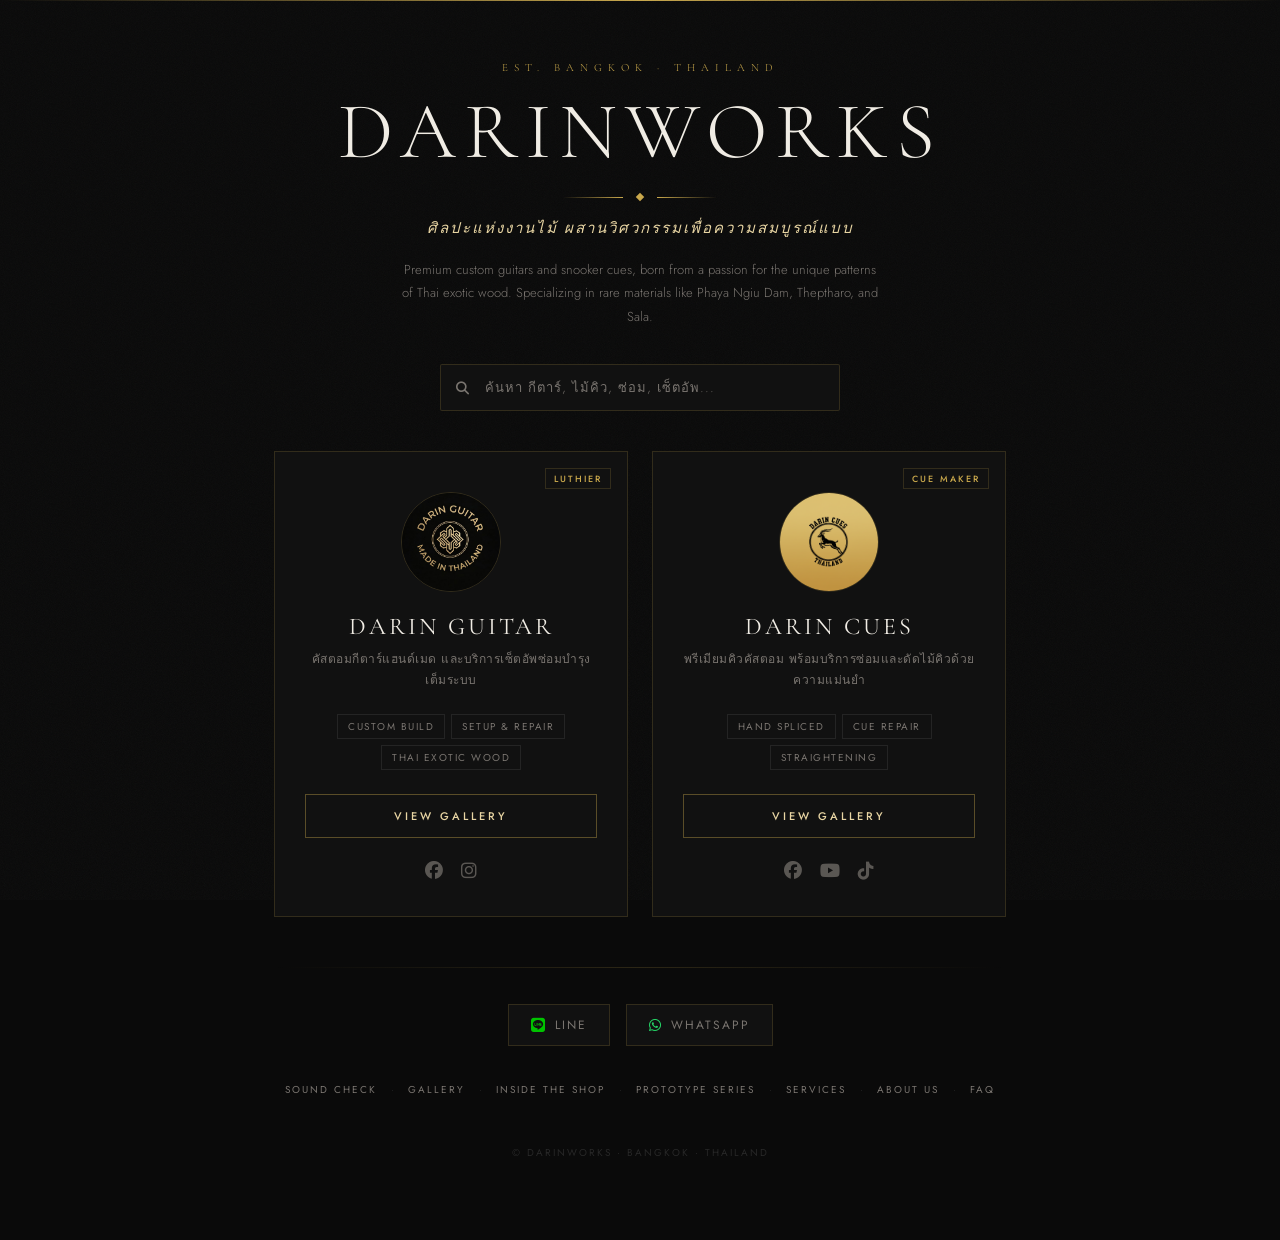
==== index.html @ bb6ae37d "Initial commit" ====
<!DOCTYPE html>
<html lang="th">
<head>
  <meta charset="UTF-8">
  <script async src="https://www.googletagmanager.com/gtag/js?id=G-D80CMSQ1YH"></script>
  <script>
    window.dataLayer = window.dataLayer || [];
    function gtag(){dataLayer.push(arguments);}
    gtag('js', new Date());
    gtag('config', 'G-D80CMSQ1YH');
  </script>
  <meta name="viewport" content="width=device-width, initial-scale=1.0">
  <meta name="theme-color" content="#0a0a0a">
  <title>Darinworks | Custom Guitars & Premium Cues</title>
  <link rel="icon" type="image/png" href="/images/ui/favicon.png">
  <meta name="description" content="Darinworks: บริการโดยช่างทำกีตาร์และช่างทำไม้คิวระดับพรีเมียม รับสั่งทำกีตาร์ (Custom Guitar) งาน Luthier กีตาร์คัสตอม พร้อมบริการซ่อมกีตาร์ เซ็ตอัพกีตาร์ (Guitar Setup) และรับสั่งทำไม้คิว (Custom Snooker Cue) ซ่อมไม้คิว ดัดไม้คิวคด ด้วยมาตรฐานวิศวกรรม">
  <meta name="keywords" content="ช่างทำกีตาร์, สั่งทำกีตาร์, ซ่อมกีตาร์, เซ็ตอัพกีตาร์, กีตาร์คัสตอม, Custom Guitar, Luthier, Handmade Guitar, Boutique Guitar, Guitar Setup, ช่างทำไม้คิว, สั่งทำไม้คิว, ซ่อมไม้คิว, ไม้คิวคัสตอม, Custom Snooker Cue, Cue Maker, Hand Spliced Cue, Premium Snooker Cue, Cue Repair">
  <meta name="author" content="Darinworks">
  <meta name="robots" content="index, follow">
  <link rel="canonical" href="https://darinworks.com">
  <meta property="og:title" content="Darinworks | Custom Guitars & Premium Snooker Cues">
  <meta property="og:description" content="รับสั่งทำกีตาร์และไม้คิวคัสตอม (Handmade) พร้อมบริการซ่อมบำรุงและเซ็ตอัพเต็มระบบ โดยช่างผู้เชี่ยวชาญ">
  <meta property="og:image" content="https://darinworks.com/images/ui/darin-guitar-logo.png">
  <meta property="og:type" content="website">
  <meta property="og:url" content="https://darinworks.com">
  <link rel="alternate" hreflang="th" href="https://darinworks.com">
  <link rel="alternate" hreflang="en" href="https://darinworks.com">
  <script type="application/ld+json">
  {
    "@context": "https://schema.org",
    "@type": "LocalBusiness",
    "name": "Darinworks",
    "image": "https://darinworks.com/images/ui/darin-guitar-logo.png",
    "url": "https://darinworks.com",
    "telephone": "+66845687670",
    "priceRange": "$$$",
    "address": { "@type": "PostalAddress", "addressCountry": "TH" },
    "description": "Premium custom guitars and snooker cues, born from a passion for Thai exotic wood.",
    "contactPoint": { "@type": "ContactPoint", "contactType": "customer service", "availableLanguage": ["Thai", "English"] },
    "sameAs": [
      "https://www.facebook.com/share/1DeXqAtaEg/",
      "https://www.facebook.com/share/1D3G6zQF4g/",
      "https://www.instagram.com/darin.guitar391",
      "https://www.youtube.com/channel/UCVNW4BkTsjc0aIpWvUIoEnQ"
    ],
    "founder": { "@type": "Person", "name": "Khun Bank" }
  }
  </script>
  <link rel="preconnect" href="https://fonts.googleapis.com">
  <link rel="preconnect" href="https://fonts.gstatic.com" crossorigin>
  <link href="https://fonts.googleapis.com/css2?family=Cormorant+Garamond:ital,wght@0,300;0,400;0,600;1,300&family=Jost:wght@300;400;500&display=swap" rel="stylesheet">
  <link rel="stylesheet" href="https://cdnjs.cloudflare.com/ajax/libs/font-awesome/6.4.2/css/all.min.css">
  
  <link rel="stylesheet" href="css/darinworks.css">

</head>
<body>
  <div class="top-line"></div>
  <main class="page">
    <p class="logo-mark">Est. Bangkok · Thailand</p>
    <h1>Darinworks</h1>
    <div class="ornament">
      <div class="ornament-line"></div>
      <div class="ornament-diamond"></div>
      <div class="ornament-line r"></div>
    </div>
    <p class="subtitle">ศิลปะแห่งงานไม้ ผสานวิศวกรรมเพื่อความสมบูรณ์แบบ</p>
    <p class="description">Premium custom guitars and snooker cues, born from a passion for the unique patterns of Thai exotic wood. Specializing in rare materials like Phaya Ngiu Dam, Theptharo, and Sala.</p>
    
    <div class="search-wrap">
      <input type="search" id="searchInput" class="search-input" placeholder="ค้นหา กีตาร์, ไม้คิว, ซ่อม, เซ็ตอัพ..." aria-label="ค้นหาบริการ" oninput="filterCards(this.value)">
      <i class="fa-solid fa-magnifying-glass search-icon" aria-hidden="true"></i>
    </div>
    
    <div class="cards-grid" id="cardsGrid">
      <div class="card" data-keywords="กีตาร์ guitar custom luthier ซ่อมกีตาร์ เซ็ตอัพกีตาร์ setup handmade งานไม้">
        <span class="card-badge">Luthier</span>
        <img src="images/ui/darin-guitar-logo.png" alt="Darin Guitar - Custom Handmade Guitar" class="category-logo" width="100" height="100" loading="lazy">
        <div class="card-title">Darin Guitar</div>
        <div class="card-desc">คัสตอมกีตาร์แฮนด์เมด และบริการเซ็ตอัพซ่อมบำรุงเต็มระบบ</div>
        <div class="card-tags">
          <span class="tag">Custom Build</span>
          <span class="tag">Setup & Repair</span>
          <span class="tag">Thai Exotic Wood</span>
        </div>
        <a href="https://drive.google.com/drive/folders/1fuBzCocio0XQP_saGctFuOQMQLPyAz7x" class="btn" target="_blank" rel="noopener noreferrer"><span>View Gallery</span></a>
        <div class="sub-social">
          <a href="https://www.facebook.com/share/1DeXqAtaEg/?mibextid=wwXIfr" target="_blank" rel="noopener noreferrer" class="fb" title="Facebook"><i class="fa-brands fa-facebook" aria-hidden="true"></i><span class="sr-only">Facebook</span></a>
          <a href="https://www.instagram.com/darin.guitar391?igsh=MWphem02c3V6N2drag==" target="_blank" rel="noopener noreferrer" class="ig" title="Instagram"><i class="fa-brands fa-instagram" aria-hidden="true"></i><span class="sr-only">Instagram</span></a>
        </div>
      </div>
      
      <div class="card" data-keywords="ไม้คิว cue snooker ซ่อมไม้คิว ดัดไม้คิวคด สนุกเกอร์ handmade งานไม้">
        <span class="card-badge">Cue Maker</span>
        <img src="images/ui/darin-cues-logo.png" alt="Darin Cues - Custom Premium Snooker Cue" class="category-logo" width="100" height="100" loading="lazy">
        <div class="card-title">Darin Cues</div>
        <div class="card-desc">พรีเมียมคิวคัสตอม พร้อมบริการซ่อมและดัดไม้คิวด้วยความแม่นยำ</div>
        <div class="card-tags">
          <span class="tag">Hand Spliced</span>
          <span class="tag">Cue Repair</span>
          <span class="tag">Straightening</span>
        </div>
        <a href="https://drive.google.com/drive/folders/17zqC77gr6lVIbcR2rj8HbwYQwvbvaxQI" class="btn" target="_blank" rel="noopener noreferrer"><span>View Gallery</span></a>
        <div class="sub-social">
          <a href="https://www.facebook.com/share/1D3G6zQF4g/?mibextid=wwXIfr" target="_blank" rel="noopener noreferrer" class="fb" title="Facebook"><i class="fa-brands fa-facebook" aria-hidden="true"></i><span class="sr-only">Facebook</span></a>
          <a href="https://www.youtube.com/channel/UCVNW4BkTsjc0aIpWvUIoEnQ" target="_blank" rel="noopener noreferrer" class="yt" title="YouTube"><i class="fa-brands fa-youtube" aria-hidden="true"></i><span class="sr-only">YouTube</span></a>
          <a href="https://www.tiktok.com/@darin.cues.thaila?_r=1&_t=ZS-95xbumFxSbN" target="_blank" rel="noopener noreferrer" class="tt" title="TikTok"><i class="fa-brands fa-tiktok" aria-hidden="true"></i><span class="sr-only">TikTok</span></a>
        </div>
      </div>
    </div>
    
    <div id="noResults" class="no-results" role="status" aria-live="polite">ไม่พบผลลัพธ์ที่ตรงกับการค้นหา</div>
    <div class="divider"></div>
    
    <div class="contact-strip">
      <a href="https://line.me/ti/p/B2bKUN2Z25" target="_blank" rel="noopener noreferrer" class="contact-btn">
        <i class="fa-brands fa-line" aria-hidden="true"></i> LINE
      </a>
      <a href="https://wa.me/66845687670" target="_blank" rel="noopener noreferrer" class="contact-btn">
        <i class="fa-brands fa-whatsapp" aria-hidden="true"></i> WhatsApp
      </a>
    </div>
    
    <nav class="minimal-tabs" aria-label="เมนูหลัก">
      <a href="https://www.youtube.com/@DarinGuitarsShop" target="_blank" rel="noopener noreferrer">Sound Check</a>
      <span class="separator" aria-hidden="true">·</span>
      <a href="gallery.html">Gallery</a>
      <span class="separator" aria-hidden="true">·</span>
      <a href="workshop.html">Inside the Shop</a>
      <span class="separator" aria-hidden="true">·</span>
      <a href="prototype.html">Prototype Series</a>
      <span class="separator" aria-hidden="true">·</span>
      <a href="services.html">Services</a>
      <span class="separator" aria-hidden="true">·</span>
      <a href="about.html">About Us</a>
      <span class="separator" aria-hidden="true">·</span>
      <a href="faq.html">FAQ</a>
    </nav>
    <p class="footer-note">© Darinworks · Bangkok · Thailand</p>
  </main>

  <script>
    function filterCards(value) {
      const input = value.trim().toLowerCase();
      const cards = document.querySelectorAll('.card[data-keywords]');
      const noResults = document.getElementById('noResults');
      let hasVisible = false;

      if (input === '') {
        cards.forEach(c => c.style.display = 'flex');
        noResults.style.display = 'none';
        return;
      }

      cards.forEach(card => {
        const match = card.getAttribute('data-keywords').toLowerCase().includes(input) 
                   || card.innerText.toLowerCase().includes(input);
        card.style.display = match ? 'flex' : 'none';
        if (match) hasVisible = true;
      });

      noResults.style.display = hasVisible ? 'none' : 'block';
    }
  </script>
</body>
</html>
---- css/darinworks.css ----
:root {
  --gold:        #C9A84C;
  --gold-light:  #E8D5A3;
  --gold-dim:    rgba(201,168,76,0.15);
  --bg:          #0a0a0a;
  --surface:     #111111;
  --surface-2:   #171717;
  --border:      rgba(201,168,76,0.18);
  --text:        #f0ece4;
  --text-muted:  #7a7570;
  --serif:       'Cormorant Garamond', Georgia, serif;
  --sans:        'Jost', sans-serif;
}

*, *::before, *::after { box-sizing: border-box; margin: 0; padding: 0; }
html { scroll-behavior: smooth; }
body { font-family: var(--sans); background: var(--bg); color: var(--text); min-height: 100vh; overflow-x: hidden; }

/* ─── Grain overlay ─────────────────────────── */
body::before {
  content: ''; position: fixed; inset: 0; pointer-events: none; z-index: 0; opacity: 0.035;
  background-image: url("data:image/svg+xml,%3Csvg viewBox='0 0 256 256' xmlns='http://www.w3.org/2000/svg'%3E%3Cfilter id='noise'%3E%3CfeTurbulence type='fractalNoise' baseFrequency='0.9' numOctaves='4' stitchTiles='stitch'/%3E%3C/filter%3E%3Crect width='100%25' height='100%25' filter='url(%23noise)'/%3E%3C/svg%3E");
  background-size: 200px;
}

/* ─── Gold line top ─────────────────────────── */
.top-line { height: 1px; background: linear-gradient(90deg, transparent, var(--gold), transparent); width: 100%; }

/* ─── Layout ────────────────────────────────── */
.page { position: relative; z-index: 1; max-width: 780px; margin: 0 auto; padding: 60px 24px 80px; display: flex; flex-direction: column; align-items: center; }

/* ─── Header ────────────────────────────────── */
.logo-mark { font-family: var(--serif); font-size: 11px; font-weight: 300; letter-spacing: 6px; text-transform: uppercase; color: var(--gold); margin-bottom: 18px; opacity: 0; animation: fadeUp 0.8s 0.1s forwards; }
h1 { font-family: var(--serif); font-size: clamp(52px, 10vw, 80px); font-weight: 300; letter-spacing: 8px; text-transform: uppercase; color: var(--text); line-height: 1; margin-bottom: 4px; opacity: 0; animation: fadeUp 0.8s 0.2s forwards; }

.ornament { display: flex; align-items: center; gap: 14px; margin: 18px 0 16px; opacity: 0; animation: fadeUp 0.8s 0.3s forwards; }
.ornament-line { height: 1px; width: 60px; background: linear-gradient(90deg, transparent, var(--gold)); }
.ornament-line.r { transform: scaleX(-1); }
.ornament-diamond { width: 6px; height: 6px; background: var(--gold); transform: rotate(45deg); }

.subtitle { font-family: var(--serif); font-size: 15px; font-weight: 300; font-style: italic; color: var(--gold-light); letter-spacing: 2px; opacity: 0; animation: fadeUp 0.8s 0.35s forwards; }
.description { font-size: 13px; font-weight: 300; color: var(--text-muted); line-height: 1.8; max-width: 480px; text-align: center; margin-top: 18px; opacity: 0; animation: fadeUp 0.8s 0.45s forwards; }

/* ─── Search ────────────────────────────────── */
.search-wrap { position: relative; width: 100%; max-width: 400px; margin: 36px 0 40px; opacity: 0; animation: fadeUp 0.8s 0.55s forwards; }
.search-input { width: 100%; padding: 13px 20px 13px 44px; background: var(--surface); border: 1px solid var(--border); border-radius: 2px; color: var(--text); font-family: var(--sans); font-size: 13px; font-weight: 300; letter-spacing: 1px; outline: none; transition: border-color 0.3s, box-shadow 0.3s; }
.search-input::placeholder { color: var(--text-muted); }
.search-input:focus { border-color: var(--gold); box-shadow: 0 0 20px rgba(201,168,76,0.08); }
.search-icon { position: absolute; left: 16px; top: 50%; transform: translateY(-50%); color: var(--text-muted); font-size: 13px; pointer-events: none; transition: color 0.3s; }
.search-input:focus ~ .search-icon { color: var(--gold); }

/* ─── Cards ─────────────────────────────────── */
.cards-grid { display: grid; grid-template-columns: repeat(auto-fit, minmax(300px, 1fr)); gap: 24px; width: 100%; }
.card { position: relative; background: var(--surface); border: 1px solid var(--border); padding: 40px 30px 32px; display: flex; flex-direction: column; align-items: center; cursor: default; transition: transform 0.4s ease, box-shadow 0.4s ease, border-color 0.4s ease; opacity: 0; animation: fadeUp 0.8s forwards; }
.card:nth-child(1) { animation-delay: 0.6s; }
.card:nth-child(2) { animation-delay: 0.75s; }

.card::before, .card::after { content: ''; position: absolute; width: 16px; height: 16px; border-color: var(--gold); border-style: solid; opacity: 0; transition: opacity 0.4s; }
.card::before { top: -1px; left: -1px; border-width: 1px 0 0 1px; }
.card::after  { bottom: -1px; right: -1px; border-width: 0 1px 1px 0; }
.card:hover { transform: translateY(-6px); box-shadow: 0 20px 50px rgba(0,0,0,0.6), 0 0 30px rgba(201,168,76,0.06); border-color: rgba(201,168,76,0.35); }
.card:hover::before, .card:hover::after { opacity: 1; }

.card-badge { position: absolute; top: 16px; right: 16px; font-size: 9px; letter-spacing: 2px; text-transform: uppercase; color: var(--gold); border: 1px solid var(--border); padding: 3px 8px; font-family: var(--sans); font-weight: 500; }
.category-logo { width: 100px; height: 100px; border-radius: 50%; object-fit: cover; border: 1px solid var(--border); margin-bottom: 20px; transition: border-color 0.3s; display: block; }
.card:hover .category-logo { border-color: var(--gold); }

.card-title { font-family: var(--serif); font-size: 24px; font-weight: 400; letter-spacing: 3px; text-transform: uppercase; color: var(--text); margin-bottom: 8px; }
.card-desc { font-size: 12px; font-weight: 300; color: var(--text-muted); line-height: 1.7; text-align: center; margin-bottom: 24px; letter-spacing: 0.5px; }

/* ─── Tags ─────────────────────── */
.card-tags { display: flex; flex-wrap: wrap; justify-content: center; gap: 6px; margin-bottom: 24px; }
.tag { font-size: 10px; letter-spacing: 1.5px; text-transform: uppercase; color: var(--text-muted); border: 1px solid rgba(255,255,255,0.08); padding: 4px 10px; font-family: var(--sans); font-weight: 400; transition: all 0.2s; }
.tag:hover { border-color: var(--gold); color: var(--gold); cursor: default; }

/* ─── Button ─────────────────────────────────── */
.btn { display: inline-block; width: 100%; padding: 13px 0; border: 1px solid rgba(201,168,76,0.4); color: var(--gold-light); text-decoration: none; font-family: var(--sans); font-size: 11px; font-weight: 500; letter-spacing: 3px; text-transform: uppercase; text-align: center; transition: all 0.3s; background: transparent; margin-bottom: 20px; position: relative; overflow: hidden; }
.btn::before { content: ''; position: absolute; inset: 0; background: var(--gold-dim); transform: scaleX(0); transform-origin: left; transition: transform 0.4s ease; }
.btn:hover::before { transform: scaleX(1); }
.btn span { position: relative; z-index: 1; }
.btn:hover { border-color: var(--gold); color: var(--gold); }

/* ─── Social ─────────────────────────────────── */
.sub-social { display: flex; justify-content: center; gap: 18px; margin-top: auto; }
.sub-social a { text-decoration: none; font-size: 18px; color: var(--text-muted); transition: all 0.3s; opacity: 0.7; }
.sub-social a:hover { opacity: 1; transform: translateY(-2px); }
.sub-social a.fb:hover  { color: #1877F2; }
.sub-social a.ig:hover  { color: #e6683c; }
.sub-social a.yt:hover  { color: #FF0000; }
.sub-social a.tt:hover  { color: #ffffff; }

/* ─── Components ─────────────────────────────── */
.no-results { display: none; color: var(--text-muted); font-size: 13px; letter-spacing: 1px; margin-top: 10px; width: 100%; text-align: center; }
.divider { width: 100%; height: 1px; background: linear-gradient(90deg, transparent, var(--border), transparent); margin: 50px 0 36px; }

/* ─── Contact Strip ───────────── */
.contact-strip { display: flex; gap: 16px; justify-content: center; flex-wrap: wrap; margin-bottom: 36px; }
.contact-btn { display: inline-flex; align-items: center; gap: 8px; padding: 11px 22px; border: 1px solid var(--border); color: var(--text-muted); text-decoration: none; font-size: 12px; font-weight: 400; letter-spacing: 2px; text-transform: uppercase; transition: all 0.3s; background: var(--surface); }
.contact-btn:hover { border-color: var(--gold); color: var(--gold); background: var(--gold-dim); }
.contact-btn i { font-size: 14px; }
.fa-line   { color: #00C300; }
.fa-whatsapp { color: #25D366; }

/* ─── Nav tabs ───────────────────────────────── */
.minimal-tabs { display: flex; flex-wrap: wrap; justify-content: center; align-items: center; gap: 8px 14px; }
.minimal-tabs a { color: var(--text-muted); text-decoration: none; font-size: 10px; letter-spacing: 2px; text-transform: uppercase; transition: color 0.3s; font-weight: 400; }
.minimal-tabs a:hover { color: var(--gold); }
.separator { color: rgba(255,255,255,0.1); font-size: 10px; user-select: none; }

/* ─── Footer note ────────────────────────────── */
.footer-note { margin-top: 48px; font-size: 10px; letter-spacing: 2px; color: rgba(255,255,255,0.12); text-transform: uppercase; }

/* ─── Animations ─────────────────────────────── */
@keyframes fadeUp {
  from { opacity: 0; transform: translateY(20px); }
  to   { opacity: 1; transform: translateY(0); }
}

/* ─── Responsive ─────────────────────────────── */
@media (max-width: 600px) {
  .page { padding: 40px 16px 60px; }
  h1 { letter-spacing: 5px; }
  .cards-grid { grid-template-columns: 1fr; }
  .contact-strip { flex-direction: column; align-items: center; }
  .contact-btn { width: 200px; justify-content: center; }
}

.sr-only {
  position: absolute; width: 1px; height: 1px;
  padding: 0; margin: -1px; overflow: hidden;
  clip: rect(0,0,0,0); white-space: nowrap; border: 0;
}

/* =========================================
   Darinworks Master Logo System
========================================= */
.brand-logo-container {
    display: flex;
    justify-content: center;
    align-items: center;
    gap: 30px; /* ระยะห่างระหว่าง 2 โลโก้ (กรณีโชว์คู่) */
    margin-bottom: 25px;
    opacity: 0;
    animation: fadeUp 0.6s 0.1s forwards; /* ให้โลโก้ค่อยๆ เฟดขึ้นมาอย่างนุ่มนวล */
    min-height: 65px;
}

.brand-logo-container img {
    height: 65px; /* ปรับขนาดความสูงโลโก้ตรงนี้ที่เดียวครับ */
    width: auto;
    opacity: 0.85;
    transition: opacity 0.3s, transform 0.3s;
}

.brand-logo-container img:hover {
    opacity: 1;
    transform: scale(1.05); /* เอาเมาส์ชี้แล้วขยายขยับนิดๆ */
}

/* 1. ซ่อนโลโก้และเส้นคั่นไว้ก่อนเป็นค่าเริ่มต้น */
.logo-guitar, 
.logo-cue, 
.logo-divider {
    display: none;
}

/* 2. สั่งโชว์เมื่อหน้าเว็บเป็นหมวดกีตาร์ */
body.theme-guitar .logo-guitar {
    display: block;
}

/* 3. สั่งโชว์เมื่อหน้าเว็บเป็นหมวดไม้คิว */
body.theme-cue .logo-cue {
    display: block;
}

/* 4. สั่งโชว์คู่กันเมื่อเป็นหน้าหลัก (มีเส้นตั้งบางๆ คั่นกลางให้ดูหรูหรา) */
body.theme-main .logo-guitar,
body.theme-main .logo-cue {
    display: block;
}

body.theme-main .logo-divider {
    display: block;
    width: 1px;
    height: 45px;
    background-color: var(--border); /* ใช้สีเส้นขอบจาก Master Policy */
}
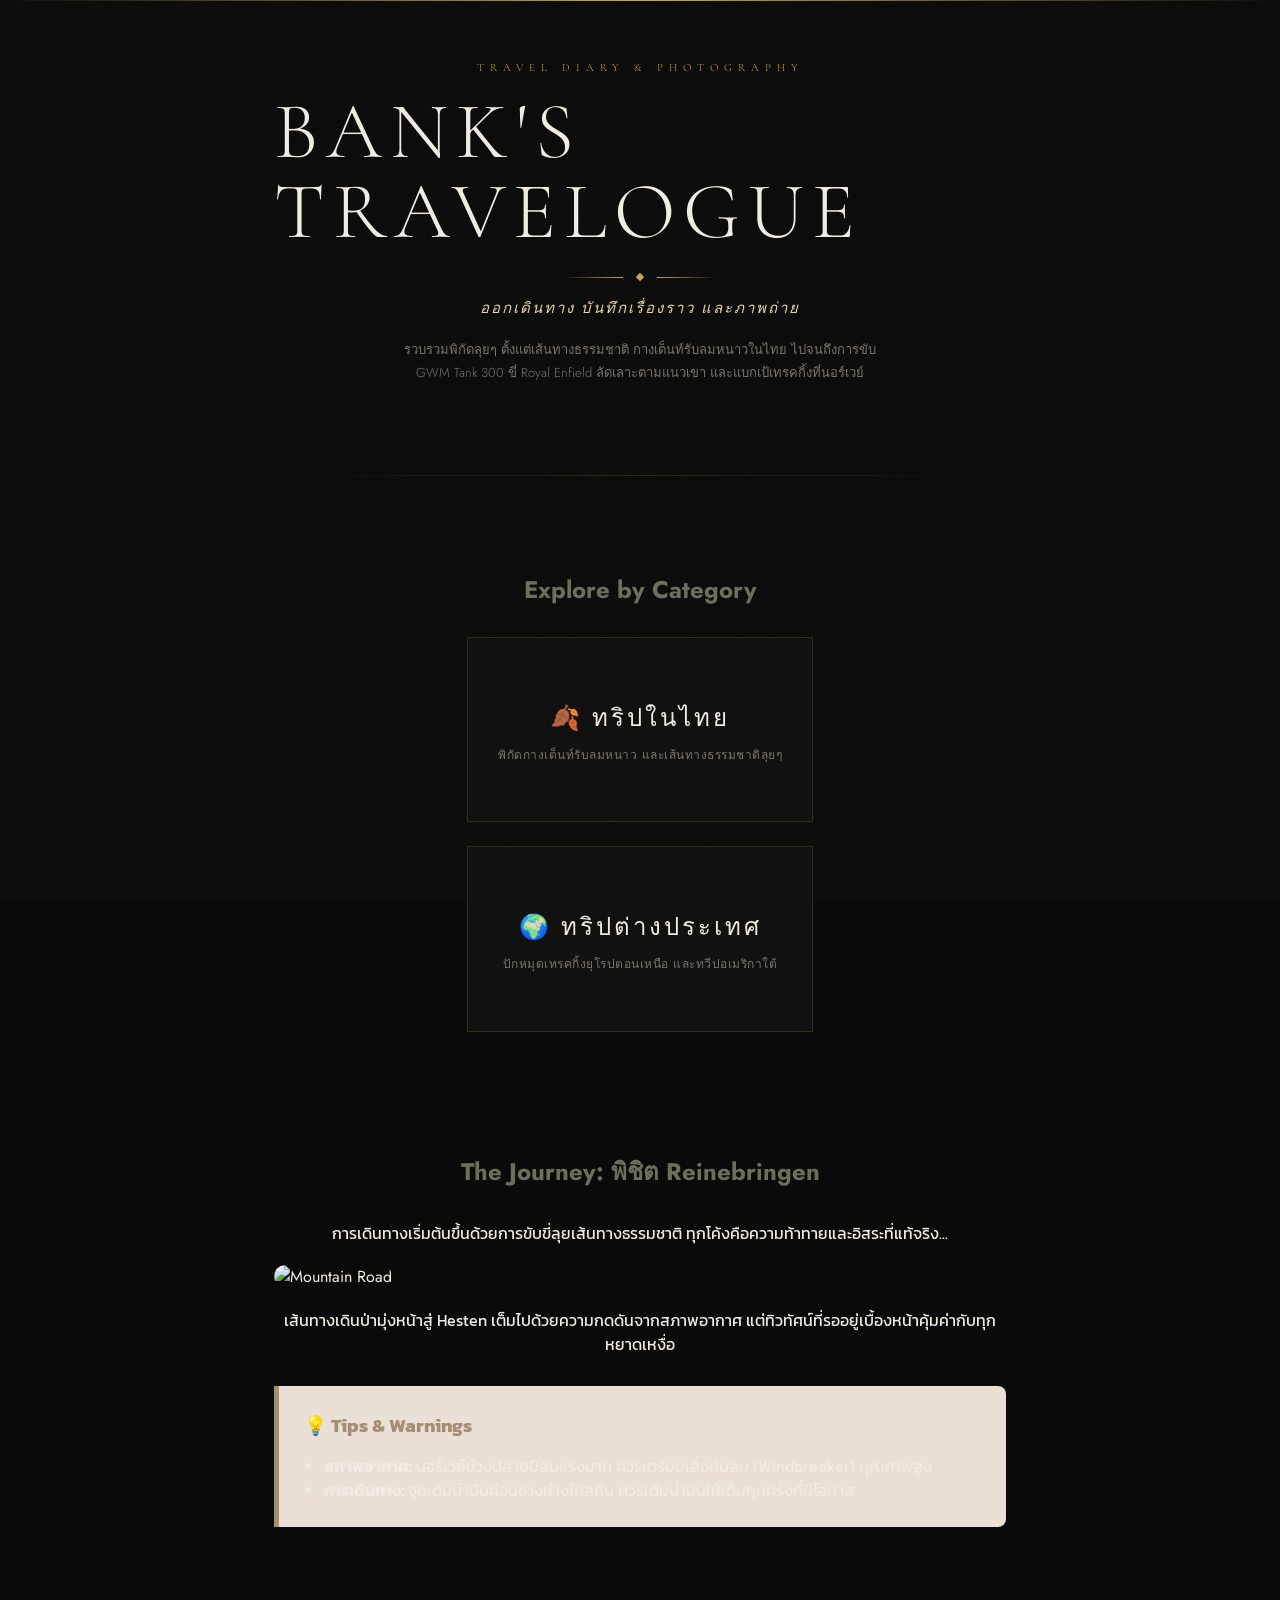
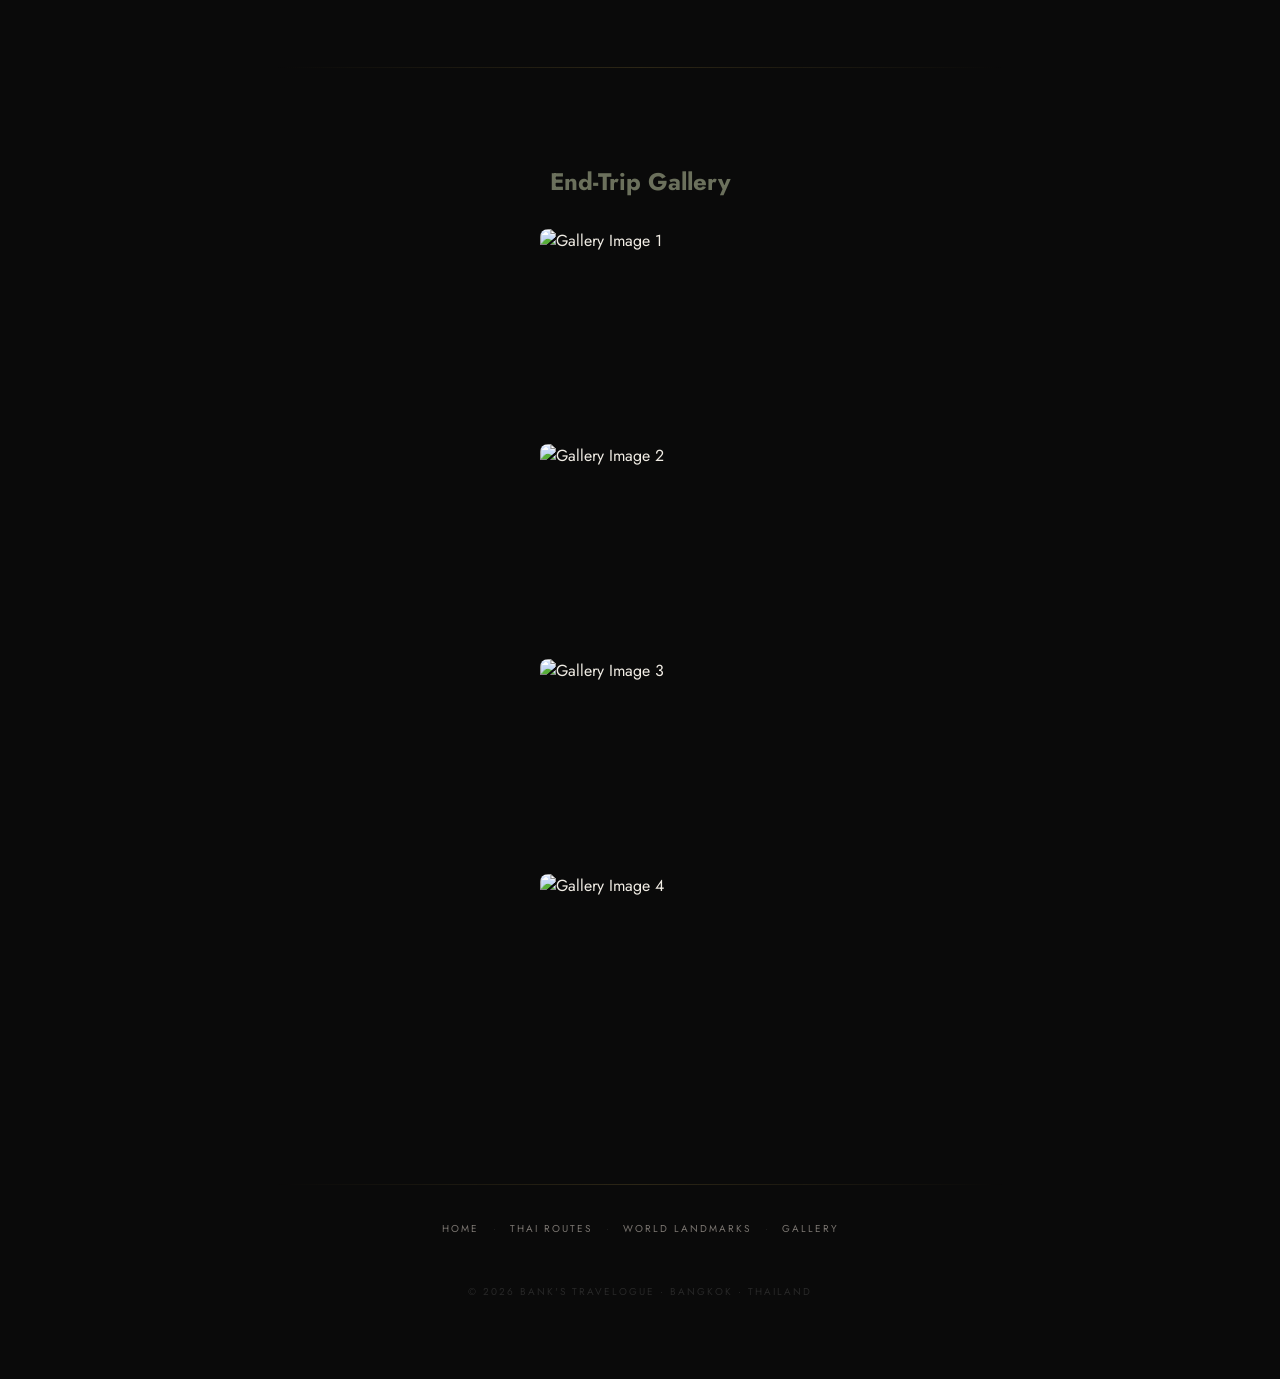
==== commit d8646d1a: "Update index.html" ====
--- a/index.html
+++ b/index.html
@@ -2,165 +2,111 @@
 <html lang="th">
 <head>
   <meta charset="UTF-8">
-  <script async src="https://www.googletagmanager.com/gtag/js?id=G-D80CMSQ1YH"></script>
-  <script>
-    window.dataLayer = window.dataLayer || [];
-    function gtag(){dataLayer.push(arguments);}
-    gtag('js', new Date());
-    gtag('config', 'G-D80CMSQ1YH');
-  </script>
   <meta name="viewport" content="width=device-width, initial-scale=1.0">
-  <meta name="theme-color" content="#0a0a0a">
-  <title>Darinworks | Custom Guitars & Premium Cues</title>
-  <link rel="icon" type="image/png" href="/images/ui/favicon.png">
-  <meta name="description" content="Darinworks: บริการโดยช่างทำกีตาร์และช่างทำไม้คิวระดับพรีเมียม รับสั่งทำกีตาร์ (Custom Guitar) งาน Luthier กีตาร์คัสตอม พร้อมบริการซ่อมกีตาร์ เซ็ตอัพกีตาร์ (Guitar Setup) และรับสั่งทำไม้คิว (Custom Snooker Cue) ซ่อมไม้คิว ดัดไม้คิวคด ด้วยมาตรฐานวิศวกรรม">
-  <meta name="keywords" content="ช่างทำกีตาร์, สั่งทำกีตาร์, ซ่อมกีตาร์, เซ็ตอัพกีตาร์, กีตาร์คัสตอม, Custom Guitar, Luthier, Handmade Guitar, Boutique Guitar, Guitar Setup, ช่างทำไม้คิว, สั่งทำไม้คิว, ซ่อมไม้คิว, ไม้คิวคัสตอม, Custom Snooker Cue, Cue Maker, Hand Spliced Cue, Premium Snooker Cue, Cue Repair">
-  <meta name="author" content="Darinworks">
-  <meta name="robots" content="index, follow">
-  <link rel="canonical" href="https://darinworks.com">
-  <meta property="og:title" content="Darinworks | Custom Guitars & Premium Snooker Cues">
-  <meta property="og:description" content="รับสั่งทำกีตาร์และไม้คิวคัสตอม (Handmade) พร้อมบริการซ่อมบำรุงและเซ็ตอัพเต็มระบบ โดยช่างผู้เชี่ยวชาญ">
-  <meta property="og:image" content="https://darinworks.com/images/ui/darin-guitar-logo.png">
-  <meta property="og:type" content="website">
-  <meta property="og:url" content="https://darinworks.com">
-  <link rel="alternate" hreflang="th" href="https://darinworks.com">
-  <link rel="alternate" hreflang="en" href="https://darinworks.com">
-  <script type="application/ld+json">
-  {
-    "@context": "https://schema.org",
-    "@type": "LocalBusiness",
-    "name": "Darinworks",
-    "image": "https://darinworks.com/images/ui/darin-guitar-logo.png",
-    "url": "https://darinworks.com",
-    "telephone": "+66845687670",
-    "priceRange": "$$$",
-    "address": { "@type": "PostalAddress", "addressCountry": "TH" },
-    "description": "Premium custom guitars and snooker cues, born from a passion for Thai exotic wood.",
-    "contactPoint": { "@type": "ContactPoint", "contactType": "customer service", "availableLanguage": ["Thai", "English"] },
-    "sameAs": [
-      "https://www.facebook.com/share/1DeXqAtaEg/",
-      "https://www.facebook.com/share/1D3G6zQF4g/",
-      "https://www.instagram.com/darin.guitar391",
-      "https://www.youtube.com/channel/UCVNW4BkTsjc0aIpWvUIoEnQ"
-    ],
-    "founder": { "@type": "Person", "name": "Khun Bank" }
-  }
-  </script>
+  <meta name="theme-color" content="#FAFAF7">
+  
+  <title>Bank's Travelogue | คู่มือท่องเที่ยวและบันทึกการเดินทาง</title>
+  <meta name="description" content="บันทึกการเดินทางของคุณ Bank รวบรวมพิกัดลุยๆ ตั้งแต่เส้นทางธรรมชาติในไทย ไปจนถึงการแบกเป้เทรคกิ้งที่นอร์เวย์ และทริปขับรถตะลุยเส้นทาง">
+  
+  <!-- Fonts & Icons (ใช้ของเดิมที่สวยอยู่แล้ว) -->
   <link rel="preconnect" href="https://fonts.googleapis.com">
   <link rel="preconnect" href="https://fonts.gstatic.com" crossorigin>
-  <link href="https://fonts.googleapis.com/css2?family=Cormorant+Garamond:ital,wght@0,300;0,400;0,600;1,300&family=Jost:wght@300;400;500&display=swap" rel="stylesheet">
+  <link href="https://fonts.googleapis.com/css2?family=Cormorant+Garamond:ital,wght@0,300;0,400;0,600;1,300&family=Jost:wght@300;400;500&family=Kanit:wght@300;400;500&display=swap" rel="stylesheet">
   <link rel="stylesheet" href="https://cdnjs.cloudflare.com/ajax/libs/font-awesome/6.4.2/css/all.min.css">
   
+  <!-- เชื่อมไฟล์ CSS (อ้างอิงชื่อไฟล์เดิม แต่เดี๋ยวเราต้องไปแก้สีข้างในอีกที) -->
   <link rel="stylesheet" href="css/darinworks.css">
 
+  <style>
+    /* แอบเพิ่ม CSS เฉพาะของเว็บท่องเที่ยวไว้ตรงนี้ก่อน เพื่อให้เห็นภาพ */
+    .travel-section { margin: 60px 0; text-align: left; }
+    .travel-section h2 { color: #6B705C; text-align: center; margin-bottom: 30px; font-family: 'Jost', sans-serif;}
+    .journey-img { width: 100%; border-radius: 12px; margin: 20px 0; box-shadow: 0 4px 15px rgba(0,0,0,0.1); }
+    .tips-box { background-color: #EAE0D5; padding: 25px; border-left: 5px solid #A58E74; border-radius: 0 8px 8px 0; margin: 30px 0; }
+    .tips-box h3 { color: #A58E74; margin-top: 0; margin-bottom: 15px;}
+    .tips-box ul { padding-left: 20px; margin-bottom: 0;}
+    .gallery-grid { display: grid; grid-template-columns: repeat(auto-fit, minmax(200px, 1fr)); gap: 15px; }
+    .gallery-grid img { width: 100%; height: 200px; object-fit: cover; border-radius: 8px; }
+  </style>
 </head>
 <body>
   <div class="top-line"></div>
+  
   <main class="page">
-    <p class="logo-mark">Est. Bangkok · Thailand</p>
-    <h1>Darinworks</h1>
+    <!-- ส่วนหัวเรื่อง (คงเอกลักษณ์ความมินิมอลเดิมไว้) -->
+    <p class="logo-mark">Travel Diary & Photography</p>
+    <h1>Bank's Travelogue</h1>
     <div class="ornament">
       <div class="ornament-line"></div>
       <div class="ornament-diamond"></div>
       <div class="ornament-line r"></div>
     </div>
-    <p class="subtitle">ศิลปะแห่งงานไม้ ผสานวิศวกรรมเพื่อความสมบูรณ์แบบ</p>
-    <p class="description">Premium custom guitars and snooker cues, born from a passion for the unique patterns of Thai exotic wood. Specializing in rare materials like Phaya Ngiu Dam, Theptharo, and Sala.</p>
+    <p class="subtitle">ออกเดินทาง บันทึกเรื่องราว และภาพถ่าย</p>
+    <p class="description" style="margin-bottom: 40px;">รวบรวมพิกัดลุยๆ ตั้งแต่เส้นทางธรรมชาติ กางเต็นท์รับลมหนาวในไทย ไปจนถึงการขับ GWM Tank 300 ขี่ Royal Enfield ลัดเลาะตามแนวเขา และแบกเป้เทรคกิ้งที่นอร์เวย์</p>
     
-    <div class="search-wrap">
-      <input type="search" id="searchInput" class="search-input" placeholder="ค้นหา กีตาร์, ไม้คิว, ซ่อม, เซ็ตอัพ..." aria-label="ค้นหาบริการ" oninput="filterCards(this.value)">
-      <i class="fa-solid fa-magnifying-glass search-icon" aria-hidden="true"></i>
-    </div>
+    <div class="divider"></div>
     
-    <div class="cards-grid" id="cardsGrid">
-      <div class="card" data-keywords="กีตาร์ guitar custom luthier ซ่อมกีตาร์ เซ็ตอัพกีตาร์ setup handmade งานไม้">
-        <span class="card-badge">Luthier</span>
-        <img src="images/ui/darin-guitar-logo.png" alt="Darin Guitar - Custom Handmade Guitar" class="category-logo" width="100" height="100" loading="lazy">
-        <div class="card-title">Darin Guitar</div>
-        <div class="card-desc">คัสตอมกีตาร์แฮนด์เมด และบริการเซ็ตอัพซ่อมบำรุงเต็มระบบ</div>
-        <div class="card-tags">
-          <span class="tag">Custom Build</span>
-          <span class="tag">Setup & Repair</span>
-          <span class="tag">Thai Exotic Wood</span>
+    <!-- หมวดหมู่ (ประยุกต์ใช้คลาส cards-grid เดิม) -->
+    <section id="categories" class="travel-section">
+      <h2>Explore by Category</h2>
+      <div class="cards-grid">
+        <div class="card">
+          <div class="card-title" style="margin-top: 20px;">🍂 ทริปในไทย</div>
+          <div class="card-desc">พิกัดกางเต็นท์รับลมหนาว และเส้นทางธรรมชาติลุยๆ</div>
         </div>
-        <a href="https://drive.google.com/drive/folders/1fuBzCocio0XQP_saGctFuOQMQLPyAz7x" class="btn" target="_blank" rel="noopener noreferrer"><span>View Gallery</span></a>
-        <div class="sub-social">
-          <a href="https://www.facebook.com/share/1DeXqAtaEg/?mibextid=wwXIfr" target="_blank" rel="noopener noreferrer" class="fb" title="Facebook"><i class="fa-brands fa-facebook" aria-hidden="true"></i><span class="sr-only">Facebook</span></a>
-          <a href="https://www.instagram.com/darin.guitar391?igsh=MWphem02c3V6N2drag==" target="_blank" rel="noopener noreferrer" class="ig" title="Instagram"><i class="fa-brands fa-instagram" aria-hidden="true"></i><span class="sr-only">Instagram</span></a>
+        <div class="card">
+          <div class="card-title" style="margin-top: 20px;">🌍 ทริปต่างประเทศ</div>
+          <div class="card-desc">ปักหมุดเทรคกิ้งยุโรปตอนเหนือ และทวีปอเมริกาใต้</div>
         </div>
       </div>
+    </section>
+
+    <!-- เล่าเรื่องการเดินทาง -->
+    <section id="journey" class="travel-section">
+      <h2>The Journey: พิชิต Reinebringen</h2>
+      <p style="text-align: center; font-family: 'Kanit', sans-serif;">การเดินทางเริ่มต้นขึ้นด้วยการขับขี่ลุยเส้นทางธรรมชาติ ทุกโค้งคือความท้าทายและอิสระที่แท้จริง...</p>
       
-      <div class="card" data-keywords="ไม้คิว cue snooker ซ่อมไม้คิว ดัดไม้คิวคด สนุกเกอร์ handmade งานไม้">
-        <span class="card-badge">Cue Maker</span>
-        <img src="images/ui/darin-cues-logo.png" alt="Darin Cues - Custom Premium Snooker Cue" class="category-logo" width="100" height="100" loading="lazy">
-        <div class="card-title">Darin Cues</div>
-        <div class="card-desc">พรีเมียมคิวคัสตอม พร้อมบริการซ่อมและดัดไม้คิวด้วยความแม่นยำ</div>
-        <div class="card-tags">
-          <span class="tag">Hand Spliced</span>
-          <span class="tag">Cue Repair</span>
-          <span class="tag">Straightening</span>
-        </div>
-        <a href="https://drive.google.com/drive/folders/17zqC77gr6lVIbcR2rj8HbwYQwvbvaxQI" class="btn" target="_blank" rel="noopener noreferrer"><span>View Gallery</span></a>
-        <div class="sub-social">
-          <a href="https://www.facebook.com/share/1D3G6zQF4g/?mibextid=wwXIfr" target="_blank" rel="noopener noreferrer" class="fb" title="Facebook"><i class="fa-brands fa-facebook" aria-hidden="true"></i><span class="sr-only">Facebook</span></a>
-          <a href="https://www.youtube.com/channel/UCVNW4BkTsjc0aIpWvUIoEnQ" target="_blank" rel="noopener noreferrer" class="yt" title="YouTube"><i class="fa-brands fa-youtube" aria-hidden="true"></i><span class="sr-only">YouTube</span></a>
-          <a href="https://www.tiktok.com/@darin.cues.thaila?_r=1&_t=ZS-95xbumFxSbN" target="_blank" rel="noopener noreferrer" class="tt" title="TikTok"><i class="fa-brands fa-tiktok" aria-hidden="true"></i><span class="sr-only">TikTok</span></a>
-        </div>
+      <!-- รูปภาพประกอบ (ดึงจาก Unsplash มาเป็นตัวอย่างก่อน) -->
+      <img src="https://images.unsplash.com/photo-1519681393784-d120267933ba" alt="Mountain Road" class="journey-img" loading="lazy">
+      
+      <p style="text-align: center; font-family: 'Kanit', sans-serif;">เส้นทางเดินป่ามุ่งหน้าสู่ Hesten เต็มไปด้วยความกดดันจากสภาพอากาศ แต่ทิวทัศน์ที่รออยู่เบื้องหน้าคุ้มค่ากับทุกหยาดเหงื่อ</p>
+
+      <!-- กล่อง Tips -->
+      <div class="tips-box" style="font-family: 'Kanit', sans-serif;">
+        <h3>💡 Tips & Warnings</h3>
+        <ul>
+          <li><strong>สภาพอากาศ:</strong> นอร์เวย์ช่วงปลายปีลมแรงมาก ควรเตรียมเสื้อกันลม (Windbreaker) คุณภาพสูง</li>
+          <li><strong>การเดินทาง:</strong> จุดเติมน้ำมันค่อนข้างห่างไกลกัน ควรเติมน้ำมันให้เต็มทุกครั้งที่มีโอกาส</li>
+        </ul>
       </div>
-    </div>
-    
-    <div id="noResults" class="no-results" role="status" aria-live="polite">ไม่พบผลลัพธ์ที่ตรงกับการค้นหา</div>
+    </section>
+
+    <div class="divider"></div>
+
+    <!-- แกลเลอรีท้ายทริป -->
+    <section id="gallery" class="travel-section">
+      <h2>End-Trip Gallery</h2>
+      <div class="gallery-grid">
+        <img src="https://images.unsplash.com/photo-1464822759023-fed622ff2c3b" alt="Gallery Image 1" loading="lazy">
+        <img src="https://images.unsplash.com/photo-1454496522488-7a8e488e8606" alt="Gallery Image 2" loading="lazy">
+        <img src="https://images.unsplash.com/photo-1522199755839-a2bacb67c546" alt="Gallery Image 3" loading="lazy">
+        <img src="https://images.unsplash.com/photo-1682687982501-1e58f810fd88" alt="Gallery Image 4" loading="lazy">
+      </div>
+    </section>
+
     <div class="divider"></div>
     
-    <div class="contact-strip">
-      <a href="https://line.me/ti/p/B2bKUN2Z25" target="_blank" rel="noopener noreferrer" class="contact-btn">
-        <i class="fa-brands fa-line" aria-hidden="true"></i> LINE
-      </a>
-      <a href="https://wa.me/66845687670" target="_blank" rel="noopener noreferrer" class="contact-btn">
-        <i class="fa-brands fa-whatsapp" aria-hidden="true"></i> WhatsApp
-      </a>
-    </div>
-    
+    <!-- เมนูด้านล่าง (ปรับเป็นหมวดหมู่ท่องเที่ยว) -->
     <nav class="minimal-tabs" aria-label="เมนูหลัก">
-      <a href="https://www.youtube.com/@DarinGuitarsShop" target="_blank" rel="noopener noreferrer">Sound Check</a>
+      <a href="#hero">Home</a>
       <span class="separator" aria-hidden="true">·</span>
-      <a href="gallery.html">Gallery</a>
+      <a href="#categories">Thai Routes</a>
       <span class="separator" aria-hidden="true">·</span>
-      <a href="workshop.html">Inside the Shop</a>
+      <a href="#categories">World Landmarks</a>
       <span class="separator" aria-hidden="true">·</span>
-      <a href="prototype.html">Prototype Series</a>
-      <span class="separator" aria-hidden="true">·</span>
-      <a href="services.html">Services</a>
-      <span class="separator" aria-hidden="true">·</span>
-      <a href="about.html">About Us</a>
-      <span class="separator" aria-hidden="true">·</span>
-      <a href="faq.html">FAQ</a>
+      <a href="#gallery">Gallery</a>
     </nav>
-    <p class="footer-note">© Darinworks · Bangkok · Thailand</p>
+    <p class="footer-note">© 2026 Bank's Travelogue · Bangkok · Thailand</p>
   </main>
-
-  <script>
-    function filterCards(value) {
-      const input = value.trim().toLowerCase();
-      const cards = document.querySelectorAll('.card[data-keywords]');
-      const noResults = document.getElementById('noResults');
-      let hasVisible = false;
-
-      if (input === '') {
-        cards.forEach(c => c.style.display = 'flex');
-        noResults.style.display = 'none';
-        return;
-      }
-
-      cards.forEach(card => {
-        const match = card.getAttribute('data-keywords').toLowerCase().includes(input) 
-                   || card.innerText.toLowerCase().includes(input);
-        card.style.display = match ? 'flex' : 'none';
-        if (match) hasVisible = true;
-      });
-
-      noResults.style.display = hasVisible ? 'none' : 'block';
-    }
-  </script>
 </body>
 </html>
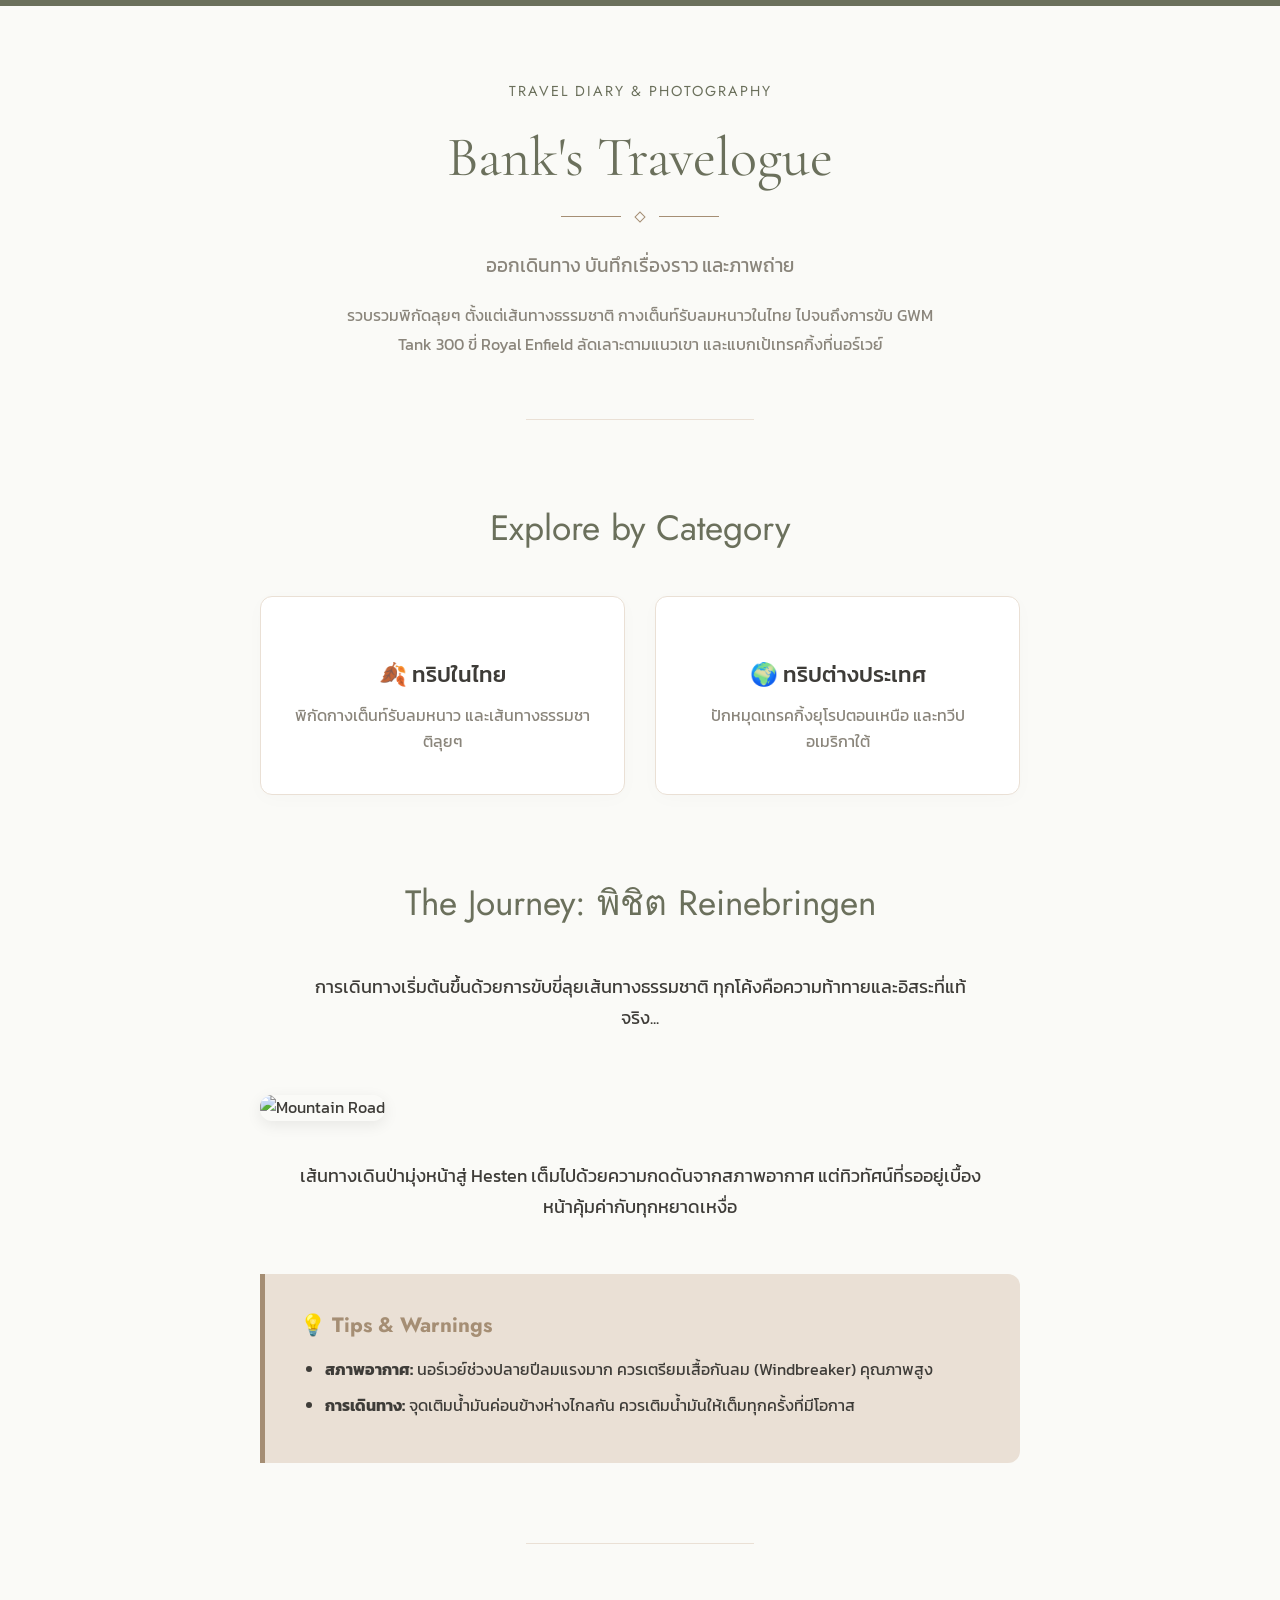
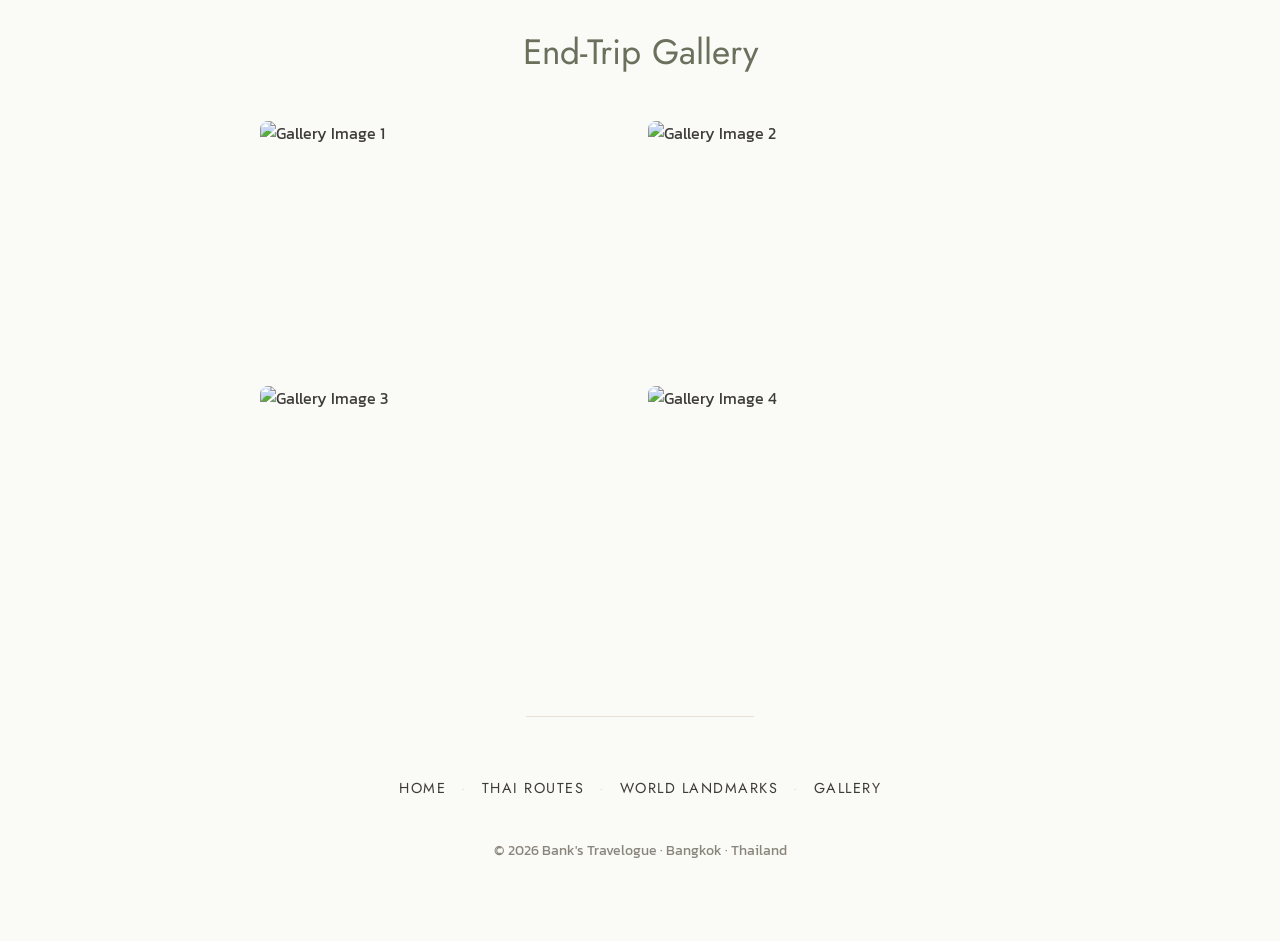
==== commit 8ed42ebf: "Update index.html" ====
--- a/index.html
+++ b/index.html
@@ -5,35 +5,20 @@
   <meta name="viewport" content="width=device-width, initial-scale=1.0">
   <meta name="theme-color" content="#FAFAF7">
   
-  <title>Bank's Travelogue | คู่มือท่องเที่ยวและบันทึกการเดินทาง</title>
+  <title>Bank's Travel Blog | คู่มือท่องเที่ยวและบันทึกการเดินทาง</title>
   <meta name="description" content="บันทึกการเดินทางของคุณ Bank รวบรวมพิกัดลุยๆ ตั้งแต่เส้นทางธรรมชาติในไทย ไปจนถึงการแบกเป้เทรคกิ้งที่นอร์เวย์ และทริปขับรถตะลุยเส้นทาง">
   
-  <!-- Fonts & Icons (ใช้ของเดิมที่สวยอยู่แล้ว) -->
   <link rel="preconnect" href="https://fonts.googleapis.com">
   <link rel="preconnect" href="https://fonts.gstatic.com" crossorigin>
   <link href="https://fonts.googleapis.com/css2?family=Cormorant+Garamond:ital,wght@0,300;0,400;0,600;1,300&family=Jost:wght@300;400;500&family=Kanit:wght@300;400;500&display=swap" rel="stylesheet">
   <link rel="stylesheet" href="https://cdnjs.cloudflare.com/ajax/libs/font-awesome/6.4.2/css/all.min.css">
   
-  <!-- เชื่อมไฟล์ CSS (อ้างอิงชื่อไฟล์เดิม แต่เดี๋ยวเราต้องไปแก้สีข้างในอีกที) -->
   <link rel="stylesheet" href="css/darinworks.css">
-
-  <style>
-    /* แอบเพิ่ม CSS เฉพาะของเว็บท่องเที่ยวไว้ตรงนี้ก่อน เพื่อให้เห็นภาพ */
-    .travel-section { margin: 60px 0; text-align: left; }
-    .travel-section h2 { color: #6B705C; text-align: center; margin-bottom: 30px; font-family: 'Jost', sans-serif;}
-    .journey-img { width: 100%; border-radius: 12px; margin: 20px 0; box-shadow: 0 4px 15px rgba(0,0,0,0.1); }
-    .tips-box { background-color: #EAE0D5; padding: 25px; border-left: 5px solid #A58E74; border-radius: 0 8px 8px 0; margin: 30px 0; }
-    .tips-box h3 { color: #A58E74; margin-top: 0; margin-bottom: 15px;}
-    .tips-box ul { padding-left: 20px; margin-bottom: 0;}
-    .gallery-grid { display: grid; grid-template-columns: repeat(auto-fit, minmax(200px, 1fr)); gap: 15px; }
-    .gallery-grid img { width: 100%; height: 200px; object-fit: cover; border-radius: 8px; }
-  </style>
 </head>
 <body>
   <div class="top-line"></div>
   
   <main class="page">
-    <!-- ส่วนหัวเรื่อง (คงเอกลักษณ์ความมินิมอลเดิมไว้) -->
     <p class="logo-mark">Travel Diary & Photography</p>
     <h1>Bank's Travelogue</h1>
     <div class="ornament">
@@ -46,7 +31,6 @@
     
     <div class="divider"></div>
     
-    <!-- หมวดหมู่ (ประยุกต์ใช้คลาส cards-grid เดิม) -->
     <section id="categories" class="travel-section">
       <h2>Explore by Category</h2>
       <div class="cards-grid">
@@ -61,17 +45,14 @@
       </div>
     </section>
 
-    <!-- เล่าเรื่องการเดินทาง -->
     <section id="journey" class="travel-section">
       <h2>The Journey: พิชิต Reinebringen</h2>
       <p style="text-align: center; font-family: 'Kanit', sans-serif;">การเดินทางเริ่มต้นขึ้นด้วยการขับขี่ลุยเส้นทางธรรมชาติ ทุกโค้งคือความท้าทายและอิสระที่แท้จริง...</p>
       
-      <!-- รูปภาพประกอบ (ดึงจาก Unsplash มาเป็นตัวอย่างก่อน) -->
       <img src="https://images.unsplash.com/photo-1519681393784-d120267933ba" alt="Mountain Road" class="journey-img" loading="lazy">
       
       <p style="text-align: center; font-family: 'Kanit', sans-serif;">เส้นทางเดินป่ามุ่งหน้าสู่ Hesten เต็มไปด้วยความกดดันจากสภาพอากาศ แต่ทิวทัศน์ที่รออยู่เบื้องหน้าคุ้มค่ากับทุกหยาดเหงื่อ</p>
 
-      <!-- กล่อง Tips -->
       <div class="tips-box" style="font-family: 'Kanit', sans-serif;">
         <h3>💡 Tips & Warnings</h3>
         <ul>
@@ -83,7 +64,6 @@
 
     <div class="divider"></div>
 
-    <!-- แกลเลอรีท้ายทริป -->
     <section id="gallery" class="travel-section">
       <h2>End-Trip Gallery</h2>
       <div class="gallery-grid">
@@ -96,7 +76,6 @@
 
     <div class="divider"></div>
     
-    <!-- เมนูด้านล่าง (ปรับเป็นหมวดหมู่ท่องเที่ยว) -->
     <nav class="minimal-tabs" aria-label="เมนูหลัก">
       <a href="#hero">Home</a>
       <span class="separator" aria-hidden="true">·</span>
--- a/css/darinworks.css
+++ b/css/darinworks.css
@@ -1,188 +1,278 @@
+/* =========================================
+   BANK'S TRAVELOGUE - MAIN STYLESHEET
+   ========================================= */
+
+/* --- 1. Variables (Earth Tone Palette) --- */
 :root {
-  --gold:        #C9A84C;
-  --gold-light:  #E8D5A3;
-  --gold-dim:    rgba(201,168,76,0.15);
-  --bg:          #0a0a0a;
-  --surface:     #111111;
-  --surface-2:   #171717;
-  --border:      rgba(201,168,76,0.18);
-  --text:        #f0ece4;
-  --text-muted:  #7a7570;
-  --serif:       'Cormorant Garamond', Georgia, serif;
-  --sans:        'Jost', sans-serif;
-}
-
-*, *::before, *::after { box-sizing: border-box; margin: 0; padding: 0; }
-html { scroll-behavior: smooth; }
-body { font-family: var(--sans); background: var(--bg); color: var(--text); min-height: 100vh; overflow-x: hidden; }
-
-/* ─── Grain overlay ─────────────────────────── */
-body::before {
-  content: ''; position: fixed; inset: 0; pointer-events: none; z-index: 0; opacity: 0.035;
-  background-image: url("data:image/svg+xml,%3Csvg viewBox='0 0 256 256' xmlns='http://www.w3.org/2000/svg'%3E%3Cfilter id='noise'%3E%3CfeTurbulence type='fractalNoise' baseFrequency='0.9' numOctaves='4' stitchTiles='stitch'/%3E%3C/filter%3E%3Crect width='100%25' height='100%25' filter='url(%23noise)'/%3E%3C/svg%3E");
-  background-size: 200px;
-}
-
-/* ─── Gold line top ─────────────────────────── */
-.top-line { height: 1px; background: linear-gradient(90deg, transparent, var(--gold), transparent); width: 100%; }
-
-/* ─── Layout ────────────────────────────────── */
-.page { position: relative; z-index: 1; max-width: 780px; margin: 0 auto; padding: 60px 24px 80px; display: flex; flex-direction: column; align-items: center; }
-
-/* ─── Header ────────────────────────────────── */
-.logo-mark { font-family: var(--serif); font-size: 11px; font-weight: 300; letter-spacing: 6px; text-transform: uppercase; color: var(--gold); margin-bottom: 18px; opacity: 0; animation: fadeUp 0.8s 0.1s forwards; }
-h1 { font-family: var(--serif); font-size: clamp(52px, 10vw, 80px); font-weight: 300; letter-spacing: 8px; text-transform: uppercase; color: var(--text); line-height: 1; margin-bottom: 4px; opacity: 0; animation: fadeUp 0.8s 0.2s forwards; }
-
-.ornament { display: flex; align-items: center; gap: 14px; margin: 18px 0 16px; opacity: 0; animation: fadeUp 0.8s 0.3s forwards; }
-.ornament-line { height: 1px; width: 60px; background: linear-gradient(90deg, transparent, var(--gold)); }
-.ornament-line.r { transform: scaleX(-1); }
-.ornament-diamond { width: 6px; height: 6px; background: var(--gold); transform: rotate(45deg); }
-
-.subtitle { font-family: var(--serif); font-size: 15px; font-weight: 300; font-style: italic; color: var(--gold-light); letter-spacing: 2px; opacity: 0; animation: fadeUp 0.8s 0.35s forwards; }
-.description { font-size: 13px; font-weight: 300; color: var(--text-muted); line-height: 1.8; max-width: 480px; text-align: center; margin-top: 18px; opacity: 0; animation: fadeUp 0.8s 0.45s forwards; }
-
-/* ─── Search ────────────────────────────────── */
-.search-wrap { position: relative; width: 100%; max-width: 400px; margin: 36px 0 40px; opacity: 0; animation: fadeUp 0.8s 0.55s forwards; }
-.search-input { width: 100%; padding: 13px 20px 13px 44px; background: var(--surface); border: 1px solid var(--border); border-radius: 2px; color: var(--text); font-family: var(--sans); font-size: 13px; font-weight: 300; letter-spacing: 1px; outline: none; transition: border-color 0.3s, box-shadow 0.3s; }
-.search-input::placeholder { color: var(--text-muted); }
-.search-input:focus { border-color: var(--gold); box-shadow: 0 0 20px rgba(201,168,76,0.08); }
-.search-icon { position: absolute; left: 16px; top: 50%; transform: translateY(-50%); color: var(--text-muted); font-size: 13px; pointer-events: none; transition: color 0.3s; }
-.search-input:focus ~ .search-icon { color: var(--gold); }
-
-/* ─── Cards ─────────────────────────────────── */
-.cards-grid { display: grid; grid-template-columns: repeat(auto-fit, minmax(300px, 1fr)); gap: 24px; width: 100%; }
-.card { position: relative; background: var(--surface); border: 1px solid var(--border); padding: 40px 30px 32px; display: flex; flex-direction: column; align-items: center; cursor: default; transition: transform 0.4s ease, box-shadow 0.4s ease, border-color 0.4s ease; opacity: 0; animation: fadeUp 0.8s forwards; }
-.card:nth-child(1) { animation-delay: 0.6s; }
-.card:nth-child(2) { animation-delay: 0.75s; }
-
-.card::before, .card::after { content: ''; position: absolute; width: 16px; height: 16px; border-color: var(--gold); border-style: solid; opacity: 0; transition: opacity 0.4s; }
-.card::before { top: -1px; left: -1px; border-width: 1px 0 0 1px; }
-.card::after  { bottom: -1px; right: -1px; border-width: 0 1px 1px 0; }
-.card:hover { transform: translateY(-6px); box-shadow: 0 20px 50px rgba(0,0,0,0.6), 0 0 30px rgba(201,168,76,0.06); border-color: rgba(201,168,76,0.35); }
-.card:hover::before, .card:hover::after { opacity: 1; }
-
-.card-badge { position: absolute; top: 16px; right: 16px; font-size: 9px; letter-spacing: 2px; text-transform: uppercase; color: var(--gold); border: 1px solid var(--border); padding: 3px 8px; font-family: var(--sans); font-weight: 500; }
-.category-logo { width: 100px; height: 100px; border-radius: 50%; object-fit: cover; border: 1px solid var(--border); margin-bottom: 20px; transition: border-color 0.3s; display: block; }
-.card:hover .category-logo { border-color: var(--gold); }
-
-.card-title { font-family: var(--serif); font-size: 24px; font-weight: 400; letter-spacing: 3px; text-transform: uppercase; color: var(--text); margin-bottom: 8px; }
-.card-desc { font-size: 12px; font-weight: 300; color: var(--text-muted); line-height: 1.7; text-align: center; margin-bottom: 24px; letter-spacing: 0.5px; }
-
-/* ─── Tags ─────────────────────── */
-.card-tags { display: flex; flex-wrap: wrap; justify-content: center; gap: 6px; margin-bottom: 24px; }
-.tag { font-size: 10px; letter-spacing: 1.5px; text-transform: uppercase; color: var(--text-muted); border: 1px solid rgba(255,255,255,0.08); padding: 4px 10px; font-family: var(--sans); font-weight: 400; transition: all 0.2s; }
-.tag:hover { border-color: var(--gold); color: var(--gold); cursor: default; }
-
-/* ─── Button ─────────────────────────────────── */
-.btn { display: inline-block; width: 100%; padding: 13px 0; border: 1px solid rgba(201,168,76,0.4); color: var(--gold-light); text-decoration: none; font-family: var(--sans); font-size: 11px; font-weight: 500; letter-spacing: 3px; text-transform: uppercase; text-align: center; transition: all 0.3s; background: transparent; margin-bottom: 20px; position: relative; overflow: hidden; }
-.btn::before { content: ''; position: absolute; inset: 0; background: var(--gold-dim); transform: scaleX(0); transform-origin: left; transition: transform 0.4s ease; }
-.btn:hover::before { transform: scaleX(1); }
-.btn span { position: relative; z-index: 1; }
-.btn:hover { border-color: var(--gold); color: var(--gold); }
-
-/* ─── Social ─────────────────────────────────── */
-.sub-social { display: flex; justify-content: center; gap: 18px; margin-top: auto; }
-.sub-social a { text-decoration: none; font-size: 18px; color: var(--text-muted); transition: all 0.3s; opacity: 0.7; }
-.sub-social a:hover { opacity: 1; transform: translateY(-2px); }
-.sub-social a.fb:hover  { color: #1877F2; }
-.sub-social a.ig:hover  { color: #e6683c; }
-.sub-social a.yt:hover  { color: #FF0000; }
-.sub-social a.tt:hover  { color: #ffffff; }
-
-/* ─── Components ─────────────────────────────── */
-.no-results { display: none; color: var(--text-muted); font-size: 13px; letter-spacing: 1px; margin-top: 10px; width: 100%; text-align: center; }
-.divider { width: 100%; height: 1px; background: linear-gradient(90deg, transparent, var(--border), transparent); margin: 50px 0 36px; }
-
-/* ─── Contact Strip ───────────── */
-.contact-strip { display: flex; gap: 16px; justify-content: center; flex-wrap: wrap; margin-bottom: 36px; }
-.contact-btn { display: inline-flex; align-items: center; gap: 8px; padding: 11px 22px; border: 1px solid var(--border); color: var(--text-muted); text-decoration: none; font-size: 12px; font-weight: 400; letter-spacing: 2px; text-transform: uppercase; transition: all 0.3s; background: var(--surface); }
-.contact-btn:hover { border-color: var(--gold); color: var(--gold); background: var(--gold-dim); }
-.contact-btn i { font-size: 14px; }
-.fa-line   { color: #00C300; }
-.fa-whatsapp { color: #25D366; }
-
-/* ─── Nav tabs ───────────────────────────────── */
-.minimal-tabs { display: flex; flex-wrap: wrap; justify-content: center; align-items: center; gap: 8px 14px; }
-.minimal-tabs a { color: var(--text-muted); text-decoration: none; font-size: 10px; letter-spacing: 2px; text-transform: uppercase; transition: color 0.3s; font-weight: 400; }
-.minimal-tabs a:hover { color: var(--gold); }
-.separator { color: rgba(255,255,255,0.1); font-size: 10px; user-select: none; }
-
-/* ─── Footer note ────────────────────────────── */
-.footer-note { margin-top: 48px; font-size: 10px; letter-spacing: 2px; color: rgba(255,255,255,0.12); text-transform: uppercase; }
-
-/* ─── Animations ─────────────────────────────── */
-@keyframes fadeUp {
-  from { opacity: 0; transform: translateY(20px); }
-  to   { opacity: 1; transform: translateY(0); }
-}
-
-/* ─── Responsive ─────────────────────────────── */
+  --bg-color: #FAFAF7; /* พื้นหลังสีขาวอมครีม สบายตา */
+  --text-main: #3E3C38; /* ตัวอักษรสีเทาเข้มอมน้ำตาล (ไม่อ่านยากเท่าสีดำสนิท) */
+  --text-muted: #8A857B; /* สีเทาอ่อนสำหรับ Subtitle และรายละเอียด */
+  --accent-primary: #6B705C; /* สีเขียวตุ่น ธรรมชาติ (หัวข้อหลัก, โลโก้) */
+  --accent-secondary: #A58E74; /* สีน้ำตาลเอิร์ธโทน (เส้นคั่น, ไฮไลต์) */
+  --surface-color: #FFFFFF; /* สีพื้นหลังของการ์ด */
+  --border-color: #EAE0D5; /* สีเส้นขอบและกรอบ Tips */
+}
+
+/* --- 2. Base & Reset --- */
+* {
+  box-sizing: border-box;
+  margin: 0;
+  padding: 0;
+}
+
+body {
+  background-color: var(--bg-color);
+  color: var(--text-main);
+  font-family: 'Kanit', sans-serif;
+  line-height: 1.6;
+  -webkit-font-smoothing: antialiased;
+  position: relative;
+}
+
+a {
+  text-decoration: none;
+  color: var(--text-main);
+  transition: color 0.3s ease;
+}
+
+a:hover {
+  color: var(--accent-secondary);
+}
+
+/* --- 3. Layout & Structure --- */
+.top-line {
+  position: absolute;
+  top: 0;
+  left: 0;
+  width: 100%;
+  height: 6px;
+  background-color: var(--accent-primary);
+}
+
+.page {
+  max-width: 800px;
+  margin: 0 auto;
+  padding: 80px 20px;
+  text-align: center; /* จัดกึ่งกลางสำหรับส่วนหัว (Hero) */
+}
+
+.travel-section {
+  margin: 80px 0;
+  text-align: left; /* เนื้อหาภายใน Section จัดชิดซ้ายให้อ่านง่าย */
+}
+
+.divider {
+  width: 30%;
+  height: 1px;
+  background-color: var(--border-color);
+  margin: 60px auto;
+}
+
+/* --- 4. Typography --- */
+h1 {
+  font-family: 'Cormorant Garamond', serif;
+  font-size: 3.5rem;
+  font-weight: 400;
+  color: var(--accent-primary);
+  margin: 10px 0;
+}
+
+h2 {
+  font-family: 'Jost', sans-serif;
+  font-size: 2.2rem;
+  font-weight: 400;
+  color: var(--accent-primary);
+  margin-bottom: 40px;
+  text-align: center;
+}
+
+.logo-mark {
+  font-family: 'Jost', sans-serif;
+  font-size: 0.9rem;
+  text-transform: uppercase;
+  letter-spacing: 2px;
+  color: var(--accent-primary);
+  margin-bottom: 10px;
+}
+
+.subtitle {
+  font-family: 'Kanit', sans-serif;
+  font-size: 1.2rem;
+  font-weight: 400;
+  color: var(--text-muted);
+  margin-bottom: 20px;
+}
+
+.description {
+  font-family: 'Kanit', sans-serif;
+  font-size: 1rem;
+  color: var(--text-muted);
+  max-width: 600px;
+  margin: 0 auto 40px auto;
+  line-height: 1.8;
+}
+
+/* --- 5. Ornament (เส้นประดับใต้ชื่อเว็บ) --- */
+.ornament {
+  display: flex;
+  align-items: center;
+  justify-content: center;
+  gap: 15px;
+  margin-bottom: 30px;
+}
+
+.ornament-line {
+  width: 60px;
+  height: 1px;
+  background-color: var(--accent-secondary);
+}
+
+.ornament-diamond {
+  width: 8px;
+  height: 8px;
+  border: 1px solid var(--accent-secondary);
+  transform: rotate(45deg);
+}
+
+/* --- 6. Cards (หมวดหมู่ท่องเที่ยว) --- */
+.cards-grid {
+  display: grid;
+  grid-template-columns: repeat(auto-fit, minmax(280px, 1fr));
+  gap: 30px;
+}
+
+.card {
+  background-color: var(--surface-color);
+  border: 1px solid var(--border-color);
+  border-radius: 12px;
+  padding: 40px 30px;
+  text-align: center;
+  box-shadow: 0 4px 20px rgba(0, 0, 0, 0.02);
+  transition: transform 0.3s ease, box-shadow 0.3s ease;
+  cursor: pointer;
+}
+
+.card:hover {
+  transform: translateY(-5px);
+  box-shadow: 0 8px 30px rgba(0, 0, 0, 0.06);
+}
+
+.card-title {
+  font-family: 'Kanit', sans-serif;
+  font-size: 1.4rem;
+  font-weight: 500;
+  color: var(--text-main);
+  margin-bottom: 10px;
+}
+
+.card-desc {
+  font-size: 1rem;
+  color: var(--text-muted);
+  line-height: 1.6;
+}
+
+/* --- 7. The Journey & Tips Box --- */
+.journey-img {
+  width: 100%;
+  border-radius: 12px;
+  margin: 40px 0;
+  box-shadow: 0 4px 15px rgba(0, 0, 0, 0.08);
+}
+
+.travel-section p {
+  text-align: center;
+  font-size: 1.1rem;
+  line-height: 1.8;
+  max-width: 90%;
+  margin: 0 auto 20px auto;
+}
+
+.tips-box {
+  background-color: var(--border-color); /* ใช้สีไข่ไก่อ่อนๆ */
+  padding: 35px;
+  border-left: 5px solid var(--accent-secondary);
+  border-radius: 0 12px 12px 0;
+  margin: 50px 0;
+}
+
+.tips-box h3 {
+  font-family: 'Jost', sans-serif;
+  color: var(--accent-secondary);
+  margin-bottom: 15px;
+  font-size: 1.3rem;
+}
+
+.tips-box ul {
+  padding-left: 25px;
+}
+
+.tips-box li {
+  margin-bottom: 10px;
+  color: var(--text-main);
+}
+
+/* --- 8. End-Trip Gallery Grid --- */
+.gallery-grid {
+  display: grid;
+  grid-template-columns: repeat(auto-fit, minmax(250px, 1fr));
+  gap: 15px;
+}
+
+.gallery-grid img {
+  width: 100%;
+  height: 250px;
+  object-fit: cover;
+  border-radius: 8px;
+  transition: opacity 0.3s ease;
+  cursor: zoom-in;
+}
+
+.gallery-grid img:hover {
+  opacity: 0.85;
+}
+
+/* --- 9. Navigation (Tabs) & Footer --- */
+.minimal-tabs {
+  display: flex;
+  justify-content: center;
+  align-items: center;
+  flex-wrap: wrap;
+  gap: 15px;
+  margin: 40px 0;
+  font-family: 'Jost', sans-serif;
+  text-transform: uppercase;
+  letter-spacing: 1.5px;
+  font-size: 0.9rem;
+}
+
+.separator {
+  color: var(--border-color);
+}
+
+.footer-note {
+  font-family: 'Kanit', sans-serif;
+  font-size: 0.85rem;
+  color: var(--text-muted);
+  margin-top: 20px;
+}
+
+/* --- 10. Responsive Design (สำหรับมือถือ) --- */
 @media (max-width: 600px) {
-  .page { padding: 40px 16px 60px; }
-  h1 { letter-spacing: 5px; }
-  .cards-grid { grid-template-columns: 1fr; }
-  .contact-strip { flex-direction: column; align-items: center; }
-  .contact-btn { width: 200px; justify-content: center; }
-}
-
-.sr-only {
-  position: absolute; width: 1px; height: 1px;
-  padding: 0; margin: -1px; overflow: hidden;
-  clip: rect(0,0,0,0); white-space: nowrap; border: 0;
-}
-
-/* =========================================
-   Darinworks Master Logo System
-========================================= */
-.brand-logo-container {
-    display: flex;
-    justify-content: center;
-    align-items: center;
-    gap: 30px; /* ระยะห่างระหว่าง 2 โลโก้ (กรณีโชว์คู่) */
-    margin-bottom: 25px;
-    opacity: 0;
-    animation: fadeUp 0.6s 0.1s forwards; /* ให้โลโก้ค่อยๆ เฟดขึ้นมาอย่างนุ่มนวล */
-    min-height: 65px;
-}
-
-.brand-logo-container img {
-    height: 65px; /* ปรับขนาดความสูงโลโก้ตรงนี้ที่เดียวครับ */
-    width: auto;
-    opacity: 0.85;
-    transition: opacity 0.3s, transform 0.3s;
-}
-
-.brand-logo-container img:hover {
-    opacity: 1;
-    transform: scale(1.05); /* เอาเมาส์ชี้แล้วขยายขยับนิดๆ */
-}
-
-/* 1. ซ่อนโลโก้และเส้นคั่นไว้ก่อนเป็นค่าเริ่มต้น */
-.logo-guitar, 
-.logo-cue, 
-.logo-divider {
+  h1 {
+    font-size: 2.5rem;
+  }
+  .page {
+    padding: 50px 15px;
+  }
+  .minimal-tabs {
+    flex-direction: column;
+    gap: 15px;
+  }
+  .separator {
     display: none;
-}
-
-/* 2. สั่งโชว์เมื่อหน้าเว็บเป็นหมวดกีตาร์ */
-body.theme-guitar .logo-guitar {
-    display: block;
-}
-
-/* 3. สั่งโชว์เมื่อหน้าเว็บเป็นหมวดไม้คิว */
-body.theme-cue .logo-cue {
-    display: block;
-}
-
-/* 4. สั่งโชว์คู่กันเมื่อเป็นหน้าหลัก (มีเส้นตั้งบางๆ คั่นกลางให้ดูหรูหรา) */
-body.theme-main .logo-guitar,
-body.theme-main .logo-cue {
-    display: block;
-}
-
-body.theme-main .logo-divider {
-    display: block;
-    width: 1px;
-    height: 45px;
-    background-color: var(--border); /* ใช้สีเส้นขอบจาก Master Policy */
-}
+  }
+  .travel-section p {
+    text-align: left; /* ปรับให้อ่านง่ายขึ้นบนจอมือถือ */
+    max-width: 100%;
+  }
+}
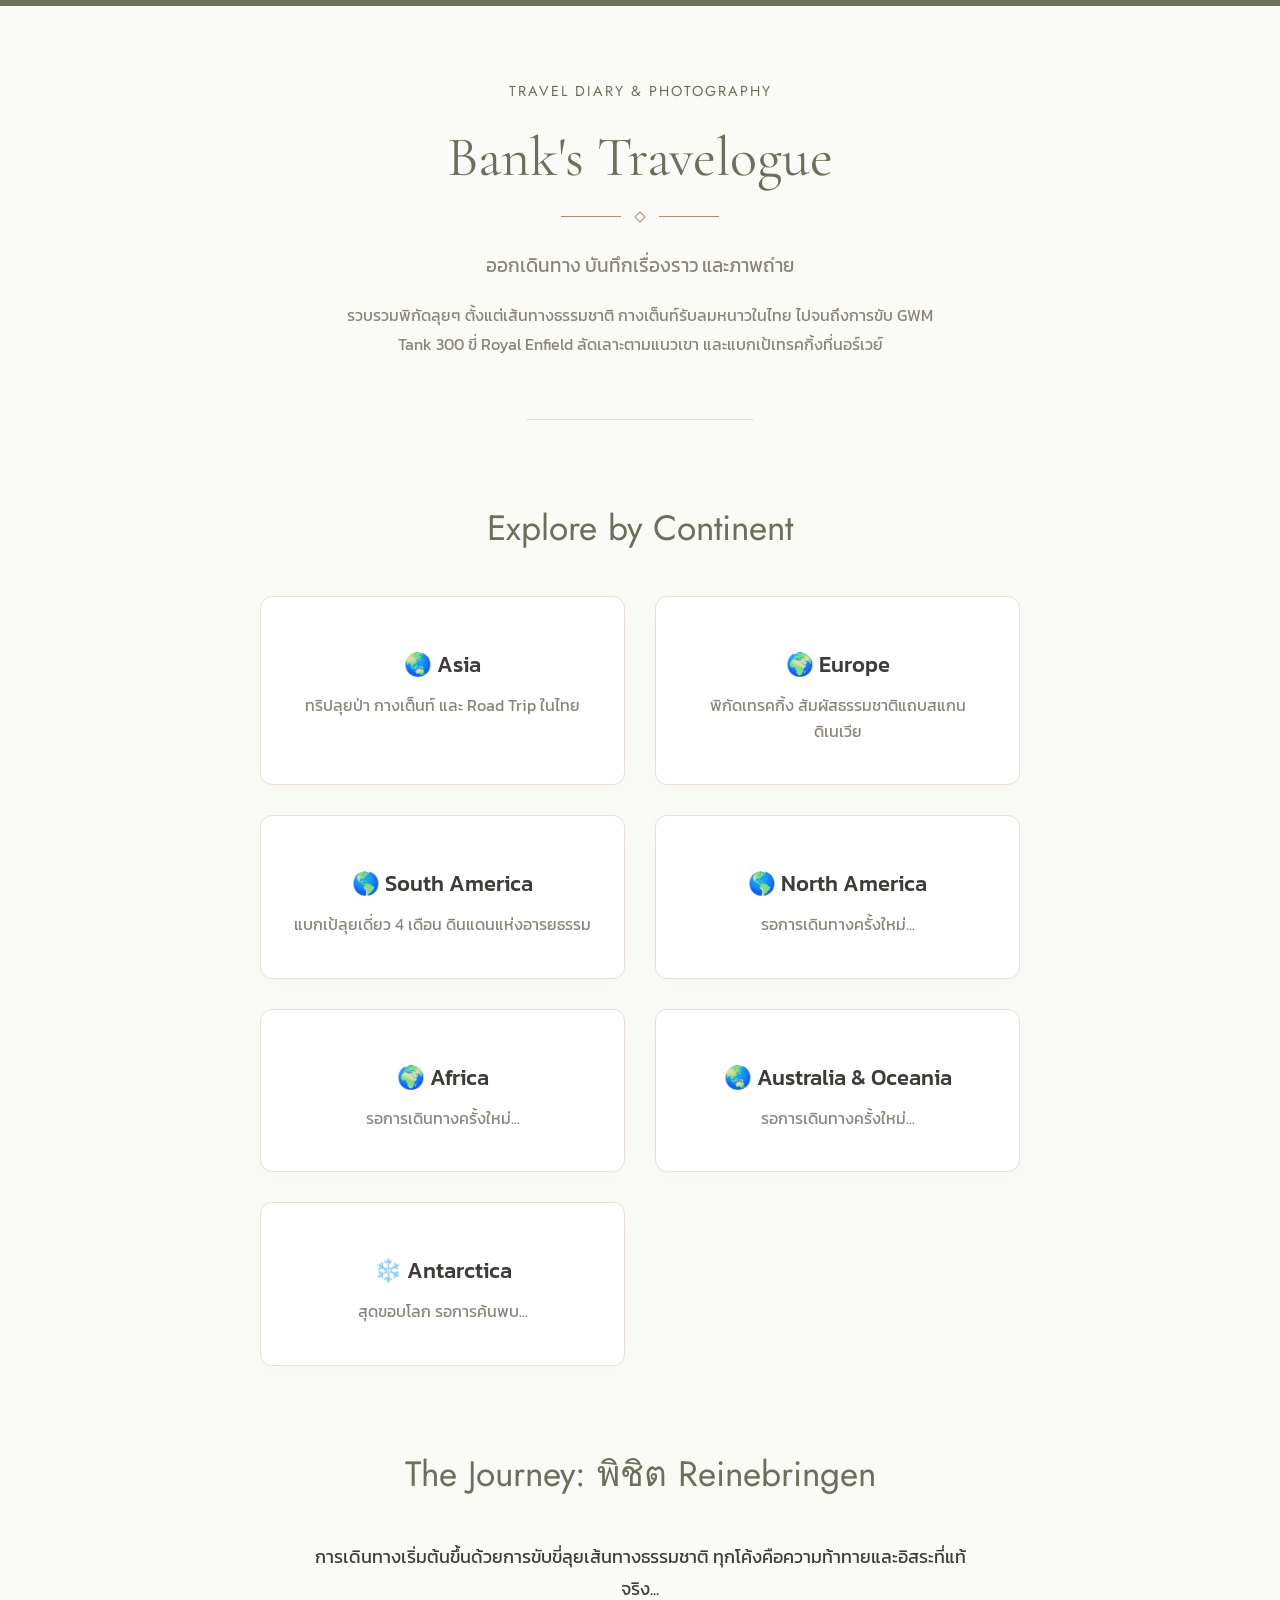
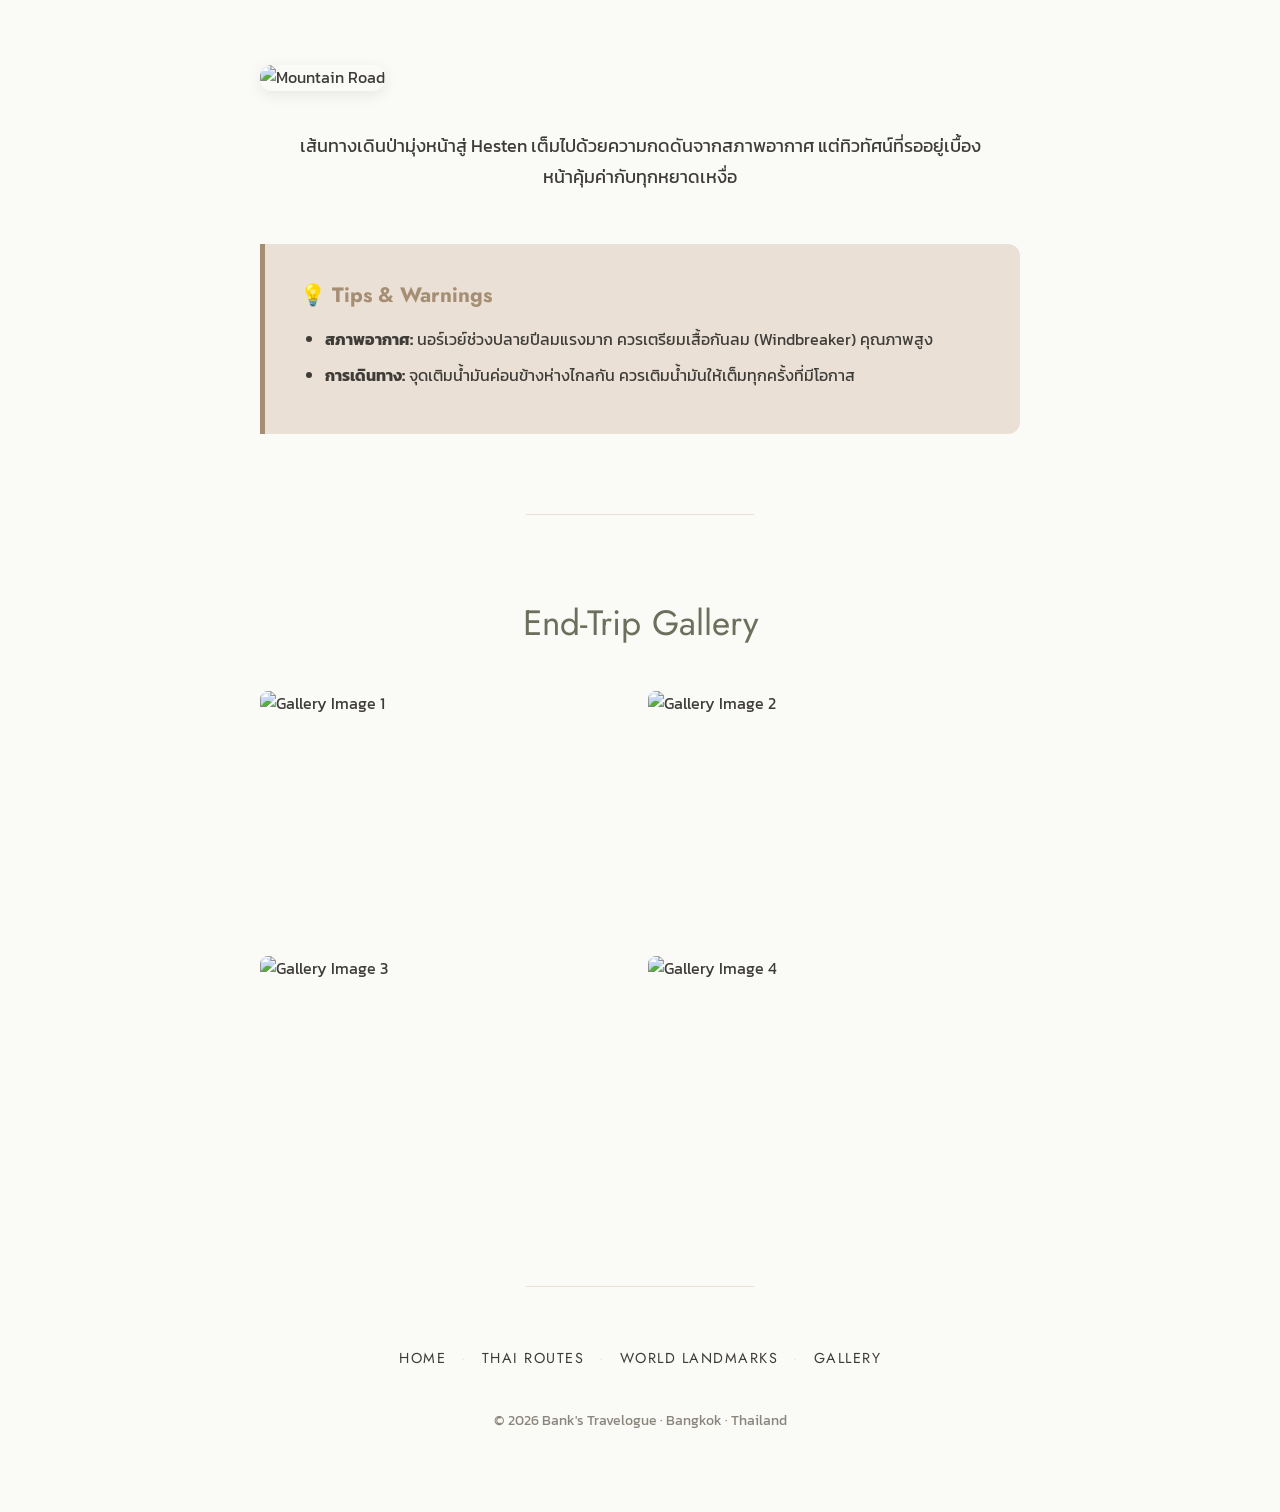
==== commit ab66bdf3: "Update index.html" ====
--- a/index.html
+++ b/index.html
@@ -31,17 +31,48 @@
     
     <div class="divider"></div>
     
-    <section id="categories" class="travel-section">
-      <h2>Explore by Category</h2>
+<!-- หมวดหมู่ทวีปทั้ง 7 (Continents) -->
+    <section id="continents" class="travel-section">
+      <h2>Explore by Continent</h2>
       <div class="cards-grid">
-        <div class="card">
-          <div class="card-title" style="margin-top: 20px;">🍂 ทริปในไทย</div>
-          <div class="card-desc">พิกัดกางเต็นท์รับลมหนาว และเส้นทางธรรมชาติลุยๆ</div>
-        </div>
-        <div class="card">
-          <div class="card-title" style="margin-top: 20px;">🌍 ทริปต่างประเทศ</div>
-          <div class="card-desc">ปักหมุดเทรคกิ้งยุโรปตอนเหนือ และทวีปอเมริกาใต้</div>
-        </div>
+        
+        <!-- ทวีปที่มีเนื้อหาแล้ว (ลิงก์ไปหน้าทวีปนั้นๆ ในอนาคต) -->
+        <a href="#asia" class="card" style="text-decoration: none;">
+          <div class="card-title" style="margin-top: 10px;">🌏 Asia</div>
+          <div class="card-desc">ทริปลุยป่า กางเต็นท์ และ Road Trip ในไทย</div>
+        </a>
+
+        <a href="#europe" class="card" style="text-decoration: none;">
+          <div class="card-title" style="margin-top: 10px;">🌍 Europe</div>
+          <div class="card-desc">พิกัดเทรคกิ้ง สัมผัสธรรมชาติแถบสแกนดิเนเวีย</div>
+        </a>
+
+        <a href="#south-america" class="card" style="text-decoration: none;">
+          <div class="card-title" style="margin-top: 10px;">🌎 South America</div>
+          <div class="card-desc">แบกเป้ลุยเดี่ยว 4 เดือน ดินแดนแห่งอารยธรรม</div>
+        </a>
+
+        <!-- ทวีปที่ยังไม่มีเนื้อหา (ลิงก์ไปหน้า Coming Soon) -->
+        <a href="coming-soon.html" class="card" style="text-decoration: none;">
+          <div class="card-title" style="margin-top: 10px;">🌎 North America</div>
+          <div class="card-desc">รอการเดินทางครั้งใหม่...</div>
+        </a>
+
+        <a href="coming-soon.html" class="card" style="text-decoration: none;">
+          <div class="card-title" style="margin-top: 10px;">🌍 Africa</div>
+          <div class="card-desc">รอการเดินทางครั้งใหม่...</div>
+        </a>
+
+        <a href="coming-soon.html" class="card" style="text-decoration: none;">
+          <div class="card-title" style="margin-top: 10px;">🌏 Australia & Oceania</div>
+          <div class="card-desc">รอการเดินทางครั้งใหม่...</div>
+        </a>
+
+        <a href="coming-soon.html" class="card" style="text-decoration: none;">
+          <div class="card-title" style="margin-top: 10px;">❄️ Antarctica</div>
+          <div class="card-desc">สุดขอบโลก รอการค้นพบ...</div>
+        </a>
+
       </div>
     </section>
 
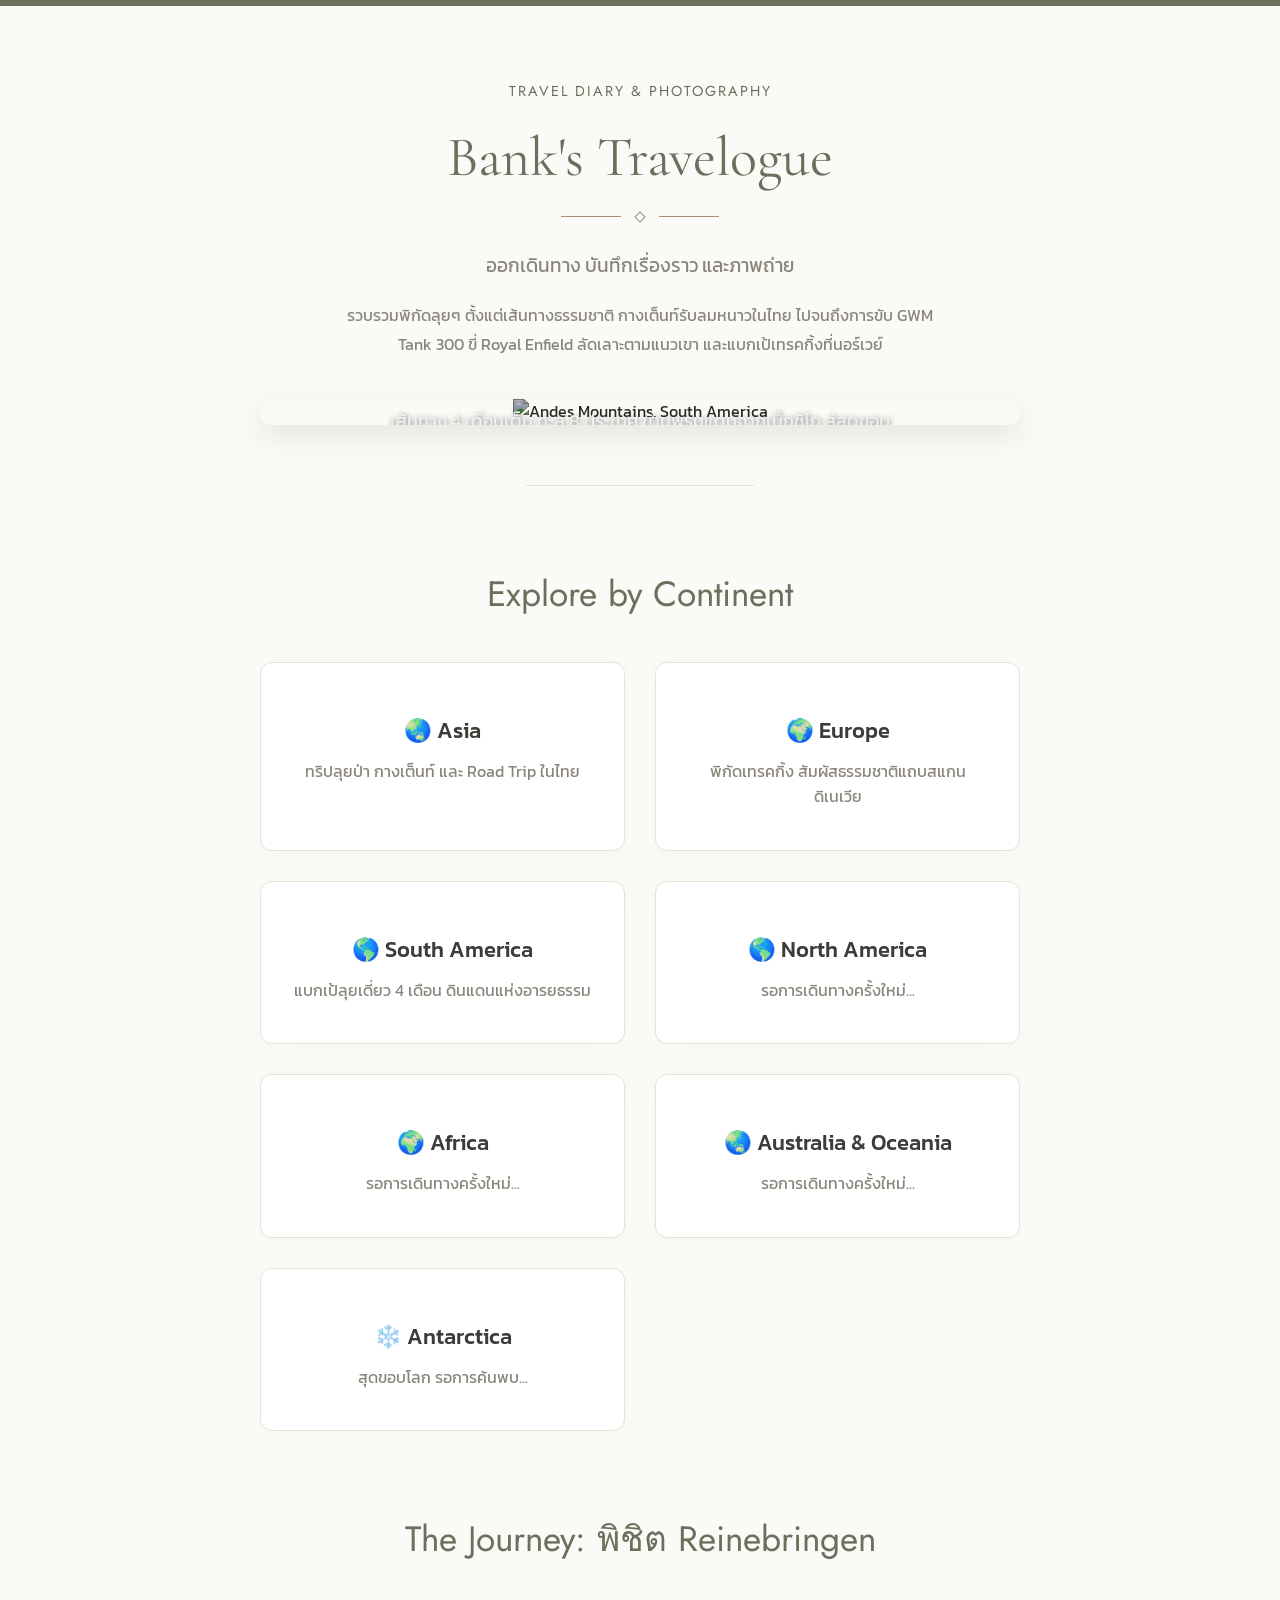
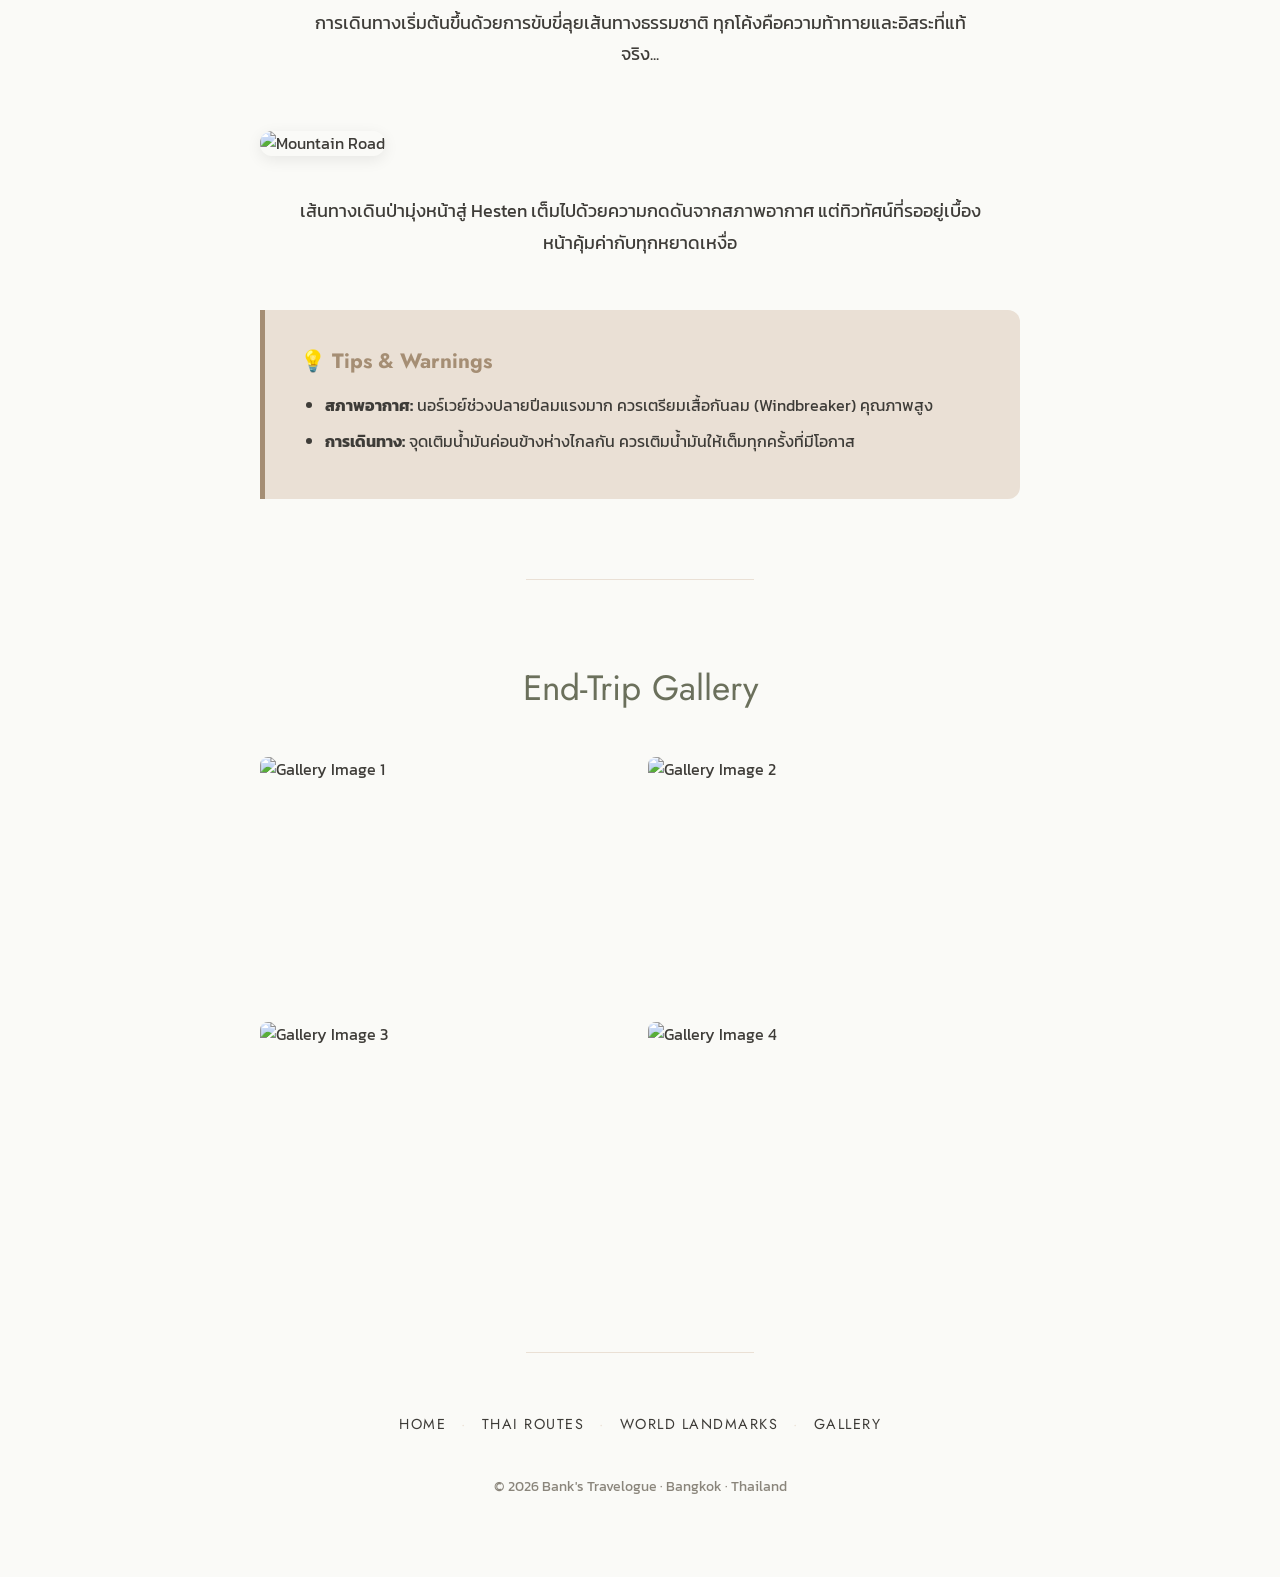
==== commit 0b564525: "Update index.html" ====
--- a/index.html
+++ b/index.html
@@ -28,6 +28,16 @@
     </div>
     <p class="subtitle">ออกเดินทาง บันทึกเรื่องราว และภาพถ่าย</p>
     <p class="description" style="margin-bottom: 40px;">รวบรวมพิกัดลุยๆ ตั้งแต่เส้นทางธรรมชาติ กางเต็นท์รับลมหนาวในไทย ไปจนถึงการขับ GWM Tank 300 ขี่ Royal Enfield ลัดเลาะตามแนวเขา และแบกเป้เทรคกิ้งที่นอร์เวย์</p>
+
+    <div class="hero-banner" style="position: relative; margin: 40px 0; border-radius: 12px; overflow: hidden; box-shadow: 0 10px 30px rgba(0,0,0,0.1);">
+      <img src="https://images.unsplash.com/photo-1526392060635-9d60198d3fe3" alt="Andes Mountains, South America" style="width: 100%; height: 400px; object-fit: cover; filter: brightness(0.7);">
+      <div class="hero-content" style="position: absolute; top: 50%; left: 50%; transform: translate(-50%, -50%); text-align: center; width: 90%;">
+        <span style="background-color: var(--accent-primary); color: #fff; padding: 5px 15px; border-radius: 20px; font-size: 0.85rem; font-family: 'Jost', sans-serif; text-transform: uppercase; letter-spacing: 2px; margin-bottom: 15px; display: inline-block;">Latest Expedition</span>
+        <h2 style="color: #fff; font-size: 2.5rem; margin-bottom: 10px; font-family: 'Cormorant Garamond', serif; text-shadow: 2px 2px 8px rgba(0,0,0,0.5);">Season 1: The South American Dream</h2>
+        <p style="color: #f0f0f0; font-size: 1.1rem; max-width: 500px; margin: 0 auto 25px auto; text-shadow: 1px 1px 5px rgba(0,0,0,0.5);">เส้นทาง 4 เดือนเต็ม ทะลุ 8 ประเทศ ข้ามพรมแดนจากเม็กซิโก สู่สุดขอบทวีปปาตาโกเนีย</p>
+        <a href="season1-south-america.html" style="background-color: var(--surface-color); color: var(--text-main); padding: 12px 30px; border-radius: 30px; font-family: 'Jost', sans-serif; font-weight: 500; text-transform: uppercase; letter-spacing: 1px; display: inline-block; transition: all 0.3s ease;">Explore the Route</a>
+      </div>
+    </div>
     
     <div class="divider"></div>
     
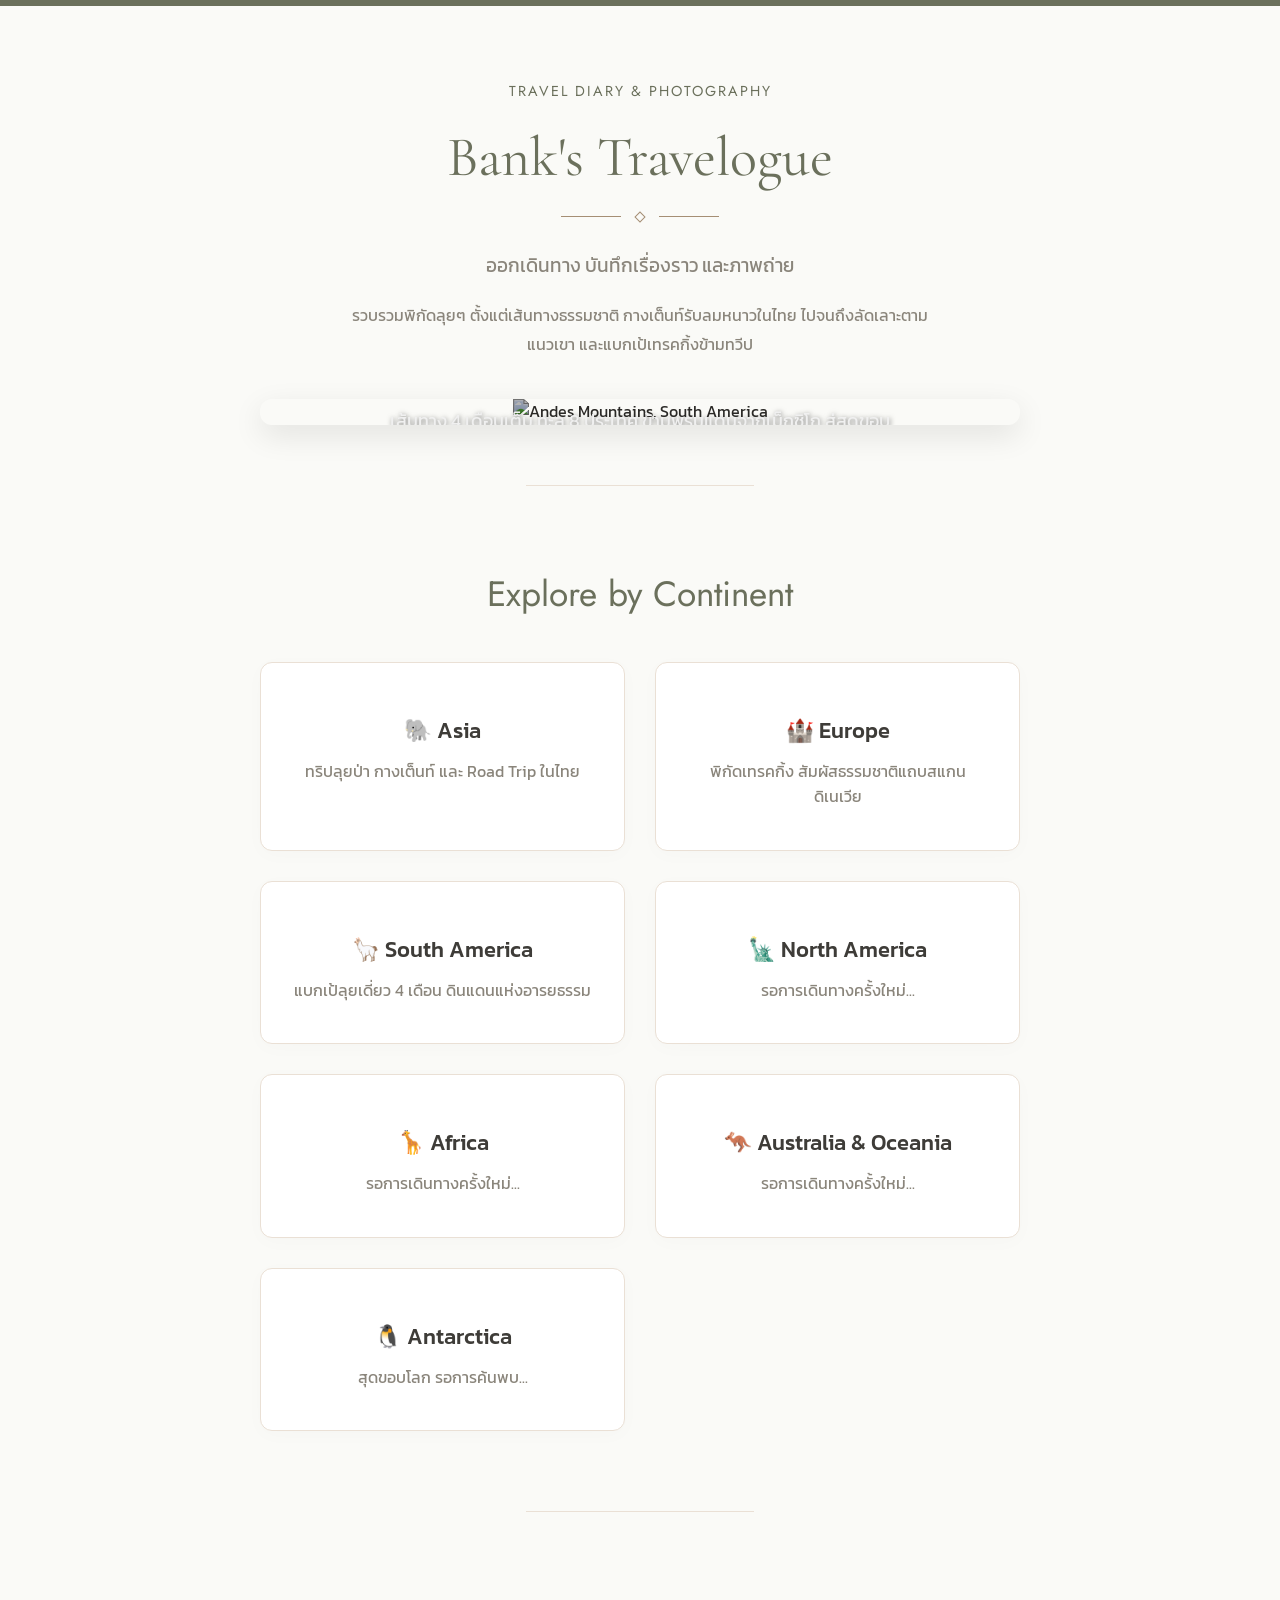
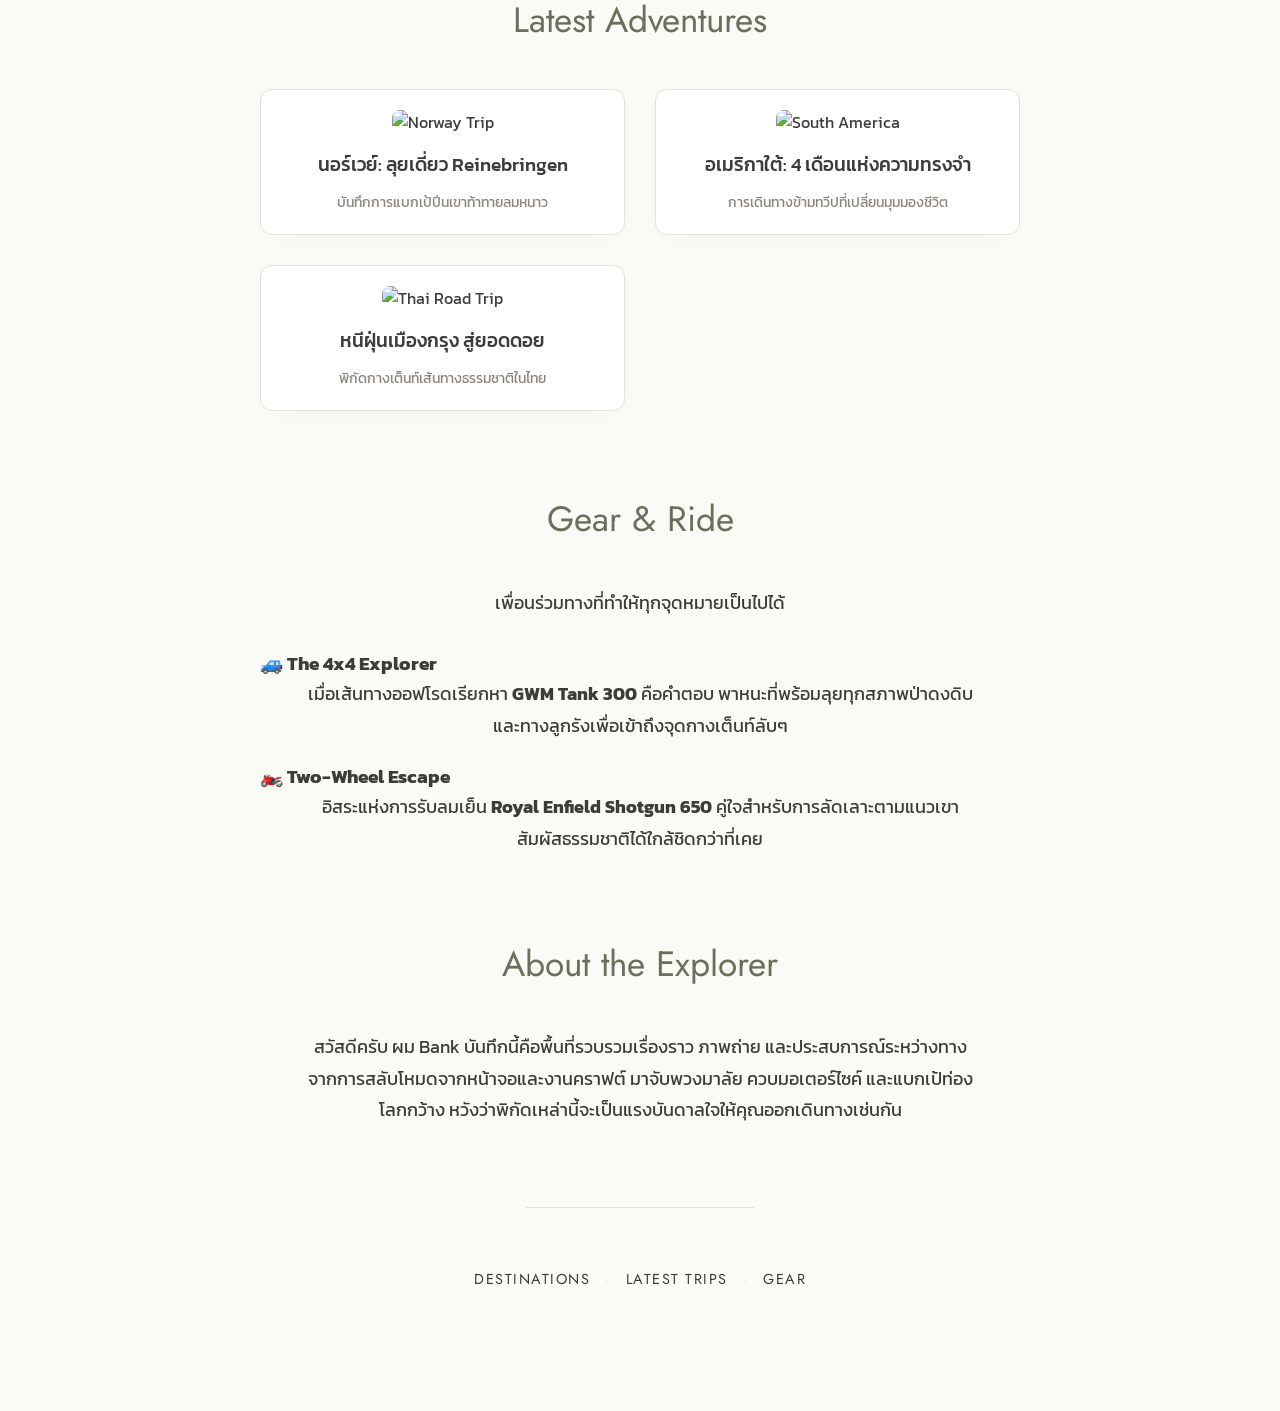
==== commit 86251aa4: "Update index.html" ====
--- a/index.html
+++ b/index.html
@@ -5,8 +5,8 @@
   <meta name="viewport" content="width=device-width, initial-scale=1.0">
   <meta name="theme-color" content="#FAFAF7">
   
-  <title>Bank's Travel Blog | คู่มือท่องเที่ยวและบันทึกการเดินทาง</title>
-  <meta name="description" content="บันทึกการเดินทางของคุณ Bank รวบรวมพิกัดลุยๆ ตั้งแต่เส้นทางธรรมชาติในไทย ไปจนถึงการแบกเป้เทรคกิ้งที่นอร์เวย์ และทริปขับรถตะลุยเส้นทาง">
+  <title>Bank's Travelogue | คู่มือท่องเที่ยวและบันทึกการเดินทาง</title>
+  <meta name="description" content="บันทึกการเดินทาง รวบรวมพิกัดลุยๆ ตั้งแต่เส้นทางธรรมชาติในไทย ไปจนถึงการแบกเป้เทรคกิ้งรอบโลก">
   
   <link rel="preconnect" href="https://fonts.googleapis.com">
   <link rel="preconnect" href="https://fonts.gstatic.com" crossorigin>
@@ -27,8 +27,8 @@
       <div class="ornament-line r"></div>
     </div>
     <p class="subtitle">ออกเดินทาง บันทึกเรื่องราว และภาพถ่าย</p>
-    <p class="description" style="margin-bottom: 40px;">รวบรวมพิกัดลุยๆ ตั้งแต่เส้นทางธรรมชาติ กางเต็นท์รับลมหนาวในไทย ไปจนถึงการขับ GWM Tank 300 ขี่ Royal Enfield ลัดเลาะตามแนวเขา และแบกเป้เทรคกิ้งที่นอร์เวย์</p>
-
+    <p class="description">รวบรวมพิกัดลุยๆ ตั้งแต่เส้นทางธรรมชาติ กางเต็นท์รับลมหนาวในไทย ไปจนถึงลัดเลาะตามแนวเขา และแบกเป้เทรคกิ้งข้ามทวีป</p>
+    
     <div class="hero-banner" style="position: relative; margin: 40px 0; border-radius: 12px; overflow: hidden; box-shadow: 0 10px 30px rgba(0,0,0,0.1);">
       <img src="https://images.unsplash.com/photo-1526392060635-9d60198d3fe3" alt="Andes Mountains, South America" style="width: 100%; height: 400px; object-fit: cover; filter: brightness(0.7);">
       <div class="hero-content" style="position: absolute; top: 50%; left: 50%; transform: translate(-50%, -50%); text-align: center; width: 90%;">
@@ -38,95 +38,91 @@
         <a href="season1-south-america.html" style="background-color: var(--surface-color); color: var(--text-main); padding: 12px 30px; border-radius: 30px; font-family: 'Jost', sans-serif; font-weight: 500; text-transform: uppercase; letter-spacing: 1px; display: inline-block; transition: all 0.3s ease;">Explore the Route</a>
       </div>
     </div>
-    
+
     <div class="divider"></div>
     
-<!-- หมวดหมู่ทวีปทั้ง 7 (Continents) -->
     <section id="continents" class="travel-section">
       <h2>Explore by Continent</h2>
       <div class="cards-grid">
-        
-        <!-- ทวีปที่มีเนื้อหาแล้ว (ลิงก์ไปหน้าทวีปนั้นๆ ในอนาคต) -->
         <a href="#asia" class="card" style="text-decoration: none;">
-          <div class="card-title" style="margin-top: 10px;">🌏 Asia</div>
+          <div class="card-title" style="margin-top: 10px;">🐘 Asia</div>
           <div class="card-desc">ทริปลุยป่า กางเต็นท์ และ Road Trip ในไทย</div>
         </a>
-
         <a href="#europe" class="card" style="text-decoration: none;">
-          <div class="card-title" style="margin-top: 10px;">🌍 Europe</div>
+          <div class="card-title" style="margin-top: 10px;">🏰 Europe</div>
           <div class="card-desc">พิกัดเทรคกิ้ง สัมผัสธรรมชาติแถบสแกนดิเนเวีย</div>
         </a>
-
-        <a href="#south-america" class="card" style="text-decoration: none;">
-          <div class="card-title" style="margin-top: 10px;">🌎 South America</div>
+        <a href="season1-south-america.html" class="card" style="text-decoration: none;">
+          <div class="card-title" style="margin-top: 10px;">🦙 South America</div>
           <div class="card-desc">แบกเป้ลุยเดี่ยว 4 เดือน ดินแดนแห่งอารยธรรม</div>
         </a>
-
-        <!-- ทวีปที่ยังไม่มีเนื้อหา (ลิงก์ไปหน้า Coming Soon) -->
         <a href="coming-soon.html" class="card" style="text-decoration: none;">
-          <div class="card-title" style="margin-top: 10px;">🌎 North America</div>
+          <div class="card-title" style="margin-top: 10px;">🗽 North America</div>
           <div class="card-desc">รอการเดินทางครั้งใหม่...</div>
         </a>
-
         <a href="coming-soon.html" class="card" style="text-decoration: none;">
-          <div class="card-title" style="margin-top: 10px;">🌍 Africa</div>
+          <div class="card-title" style="margin-top: 10px;">🦒 Africa</div>
           <div class="card-desc">รอการเดินทางครั้งใหม่...</div>
         </a>
-
         <a href="coming-soon.html" class="card" style="text-decoration: none;">
-          <div class="card-title" style="margin-top: 10px;">🌏 Australia & Oceania</div>
+          <div class="card-title" style="margin-top: 10px;">🦘 Australia & Oceania</div>
           <div class="card-desc">รอการเดินทางครั้งใหม่...</div>
         </a>
-
         <a href="coming-soon.html" class="card" style="text-decoration: none;">
-          <div class="card-title" style="margin-top: 10px;">❄️ Antarctica</div>
+          <div class="card-title" style="margin-top: 10px;">🐧 Antarctica</div>
           <div class="card-desc">สุดขอบโลก รอการค้นพบ...</div>
         </a>
-
-      </div>
-    </section>
-
-    <section id="journey" class="travel-section">
-      <h2>The Journey: พิชิต Reinebringen</h2>
-      <p style="text-align: center; font-family: 'Kanit', sans-serif;">การเดินทางเริ่มต้นขึ้นด้วยการขับขี่ลุยเส้นทางธรรมชาติ ทุกโค้งคือความท้าทายและอิสระที่แท้จริง...</p>
-      
-      <img src="https://images.unsplash.com/photo-1519681393784-d120267933ba" alt="Mountain Road" class="journey-img" loading="lazy">
-      
-      <p style="text-align: center; font-family: 'Kanit', sans-serif;">เส้นทางเดินป่ามุ่งหน้าสู่ Hesten เต็มไปด้วยความกดดันจากสภาพอากาศ แต่ทิวทัศน์ที่รออยู่เบื้องหน้าคุ้มค่ากับทุกหยาดเหงื่อ</p>
-
-      <div class="tips-box" style="font-family: 'Kanit', sans-serif;">
-        <h3>💡 Tips & Warnings</h3>
-        <ul>
-          <li><strong>สภาพอากาศ:</strong> นอร์เวย์ช่วงปลายปีลมแรงมาก ควรเตรียมเสื้อกันลม (Windbreaker) คุณภาพสูง</li>
-          <li><strong>การเดินทาง:</strong> จุดเติมน้ำมันค่อนข้างห่างไกลกัน ควรเติมน้ำมันให้เต็มทุกครั้งที่มีโอกาส</li>
-        </ul>
       </div>
     </section>
 
     <div class="divider"></div>
 
-    <section id="gallery" class="travel-section">
-      <h2>End-Trip Gallery</h2>
-      <div class="gallery-grid">
-        <img src="https://images.unsplash.com/photo-1464822759023-fed622ff2c3b" alt="Gallery Image 1" loading="lazy">
-        <img src="https://images.unsplash.com/photo-1454496522488-7a8e488e8606" alt="Gallery Image 2" loading="lazy">
-        <img src="https://images.unsplash.com/photo-1522199755839-a2bacb67c546" alt="Gallery Image 3" loading="lazy">
-        <img src="https://images.unsplash.com/photo-1682687982501-1e58f810fd88" alt="Gallery Image 4" loading="lazy">
+    <section id="latest" class="travel-section">
+      <h2>Latest Adventures</h2>
+      <div class="cards-grid">
+        <div class="card" style="padding: 20px;">
+          <img src="https://images.unsplash.com/photo-1506905925224-b15c9a093ed7" alt="Norway Trip" style="width: 100%; border-radius: 8px; margin-bottom: 15px; height: 180px; object-fit: cover;">
+          <div class="card-title" style="font-size: 1.2rem;">นอร์เวย์: ลุยเดี่ยว Reinebringen</div>
+          <div class="card-desc" style="font-size: 0.9rem;">บันทึกการแบกเป้ปีนเขาท้าทายลมหนาว</div>
+        </div>
+        <div class="card" style="padding: 20px;">
+          <img src="https://images.unsplash.com/photo-1518182170546-076616fdcbac" alt="South America" style="width: 100%; border-radius: 8px; margin-bottom: 15px; height: 180px; object-fit: cover;">
+          <div class="card-title" style="font-size: 1.2rem;">อเมริกาใต้: 4 เดือนแห่งความทรงจำ</div>
+          <div class="card-desc" style="font-size: 0.9rem;">การเดินทางข้ามทวีปที่เปลี่ยนมุมมองชีวิต</div>
+        </div>
+        <div class="card" style="padding: 20px;">
+          <img src="https://images.unsplash.com/photo-1519681393784-d120267933ba" alt="Thai Road Trip" style="width: 100%; border-radius: 8px; margin-bottom: 15px; height: 180px; object-fit: cover;">
+          <div class="card-title" style="font-size: 1.2rem;">หนีฝุ่นเมืองกรุง สู่ยอดดอย</div>
+          <div class="card-desc" style="font-size: 0.9rem;">พิกัดกางเต็นท์เส้นทางธรรมชาติในไทย</div>
+        </div>
       </div>
+    </section>
+
+    <section id="gear" class="travel-section">
+      <h2>Gear & Ride</h2>
+      <p style="text-align: center; margin-bottom: 30px;">เพื่อนร่วมทางที่ทำให้ทุกจุดหมายเป็นไปได้</p>
+      <div class="gear-container">
+        <div class="gear-item">
+          <h3>🚙 The 4x4 Explorer</h3>
+          <p>เมื่อเส้นทางออฟโรดเรียกหา <strong>GWM Tank 300</strong> คือคำตอบ พาหนะที่พร้อมลุยทุกสภาพป่าดงดิบและทางลูกรังเพื่อเข้าถึงจุดกางเต็นท์ลับๆ</p>
+        </div>
+        <div class="gear-item">
+          <h3>🏍️ Two-Wheel Escape</h3>
+          <p>อิสระแห่งการรับลมเย็น <strong>Royal Enfield Shotgun 650</strong> คู่ใจสำหรับการลัดเลาะตามแนวเขา สัมผัสธรรมชาติได้ใกล้ชิดกว่าที่เคย</p>
+        </div>
+      </div>
+    </section>
+
+    <section id="about" class="travel-section about-box">
+      <h2>About the Explorer</h2>
+      <p>สวัสดีครับ ผม Bank บันทึกนี้คือพื้นที่รวบรวมเรื่องราว ภาพถ่าย และประสบการณ์ระหว่างทาง จากการสลับโหมดจากหน้าจอและงานคราฟต์ มาจับพวงมาลัย ควบมอเตอร์ไซค์ และแบกเป้ท่องโลกกว้าง หวังว่าพิกัดเหล่านี้จะเป็นแรงบันดาลใจให้คุณออกเดินทางเช่นกัน</p>
     </section>
 
     <div class="divider"></div>
     
     <nav class="minimal-tabs" aria-label="เมนูหลัก">
-      <a href="#hero">Home</a>
+      <a href="#continents">Destinations</a>
       <span class="separator" aria-hidden="true">·</span>
-      <a href="#categories">Thai Routes</a>
+      <a href="#latest">Latest Trips</a>
       <span class="separator" aria-hidden="true">·</span>
-      <a href="#categories">World Landmarks</a>
-      <span class="separator" aria-hidden="true">·</span>
-      <a href="#gallery">Gallery</a>
-    </nav>
-    <p class="footer-note">© 2026 Bank's Travelogue · Bangkok · Thailand</p>
-  </main>
-</body>
-</html>
+      <a href="#gear">Gear
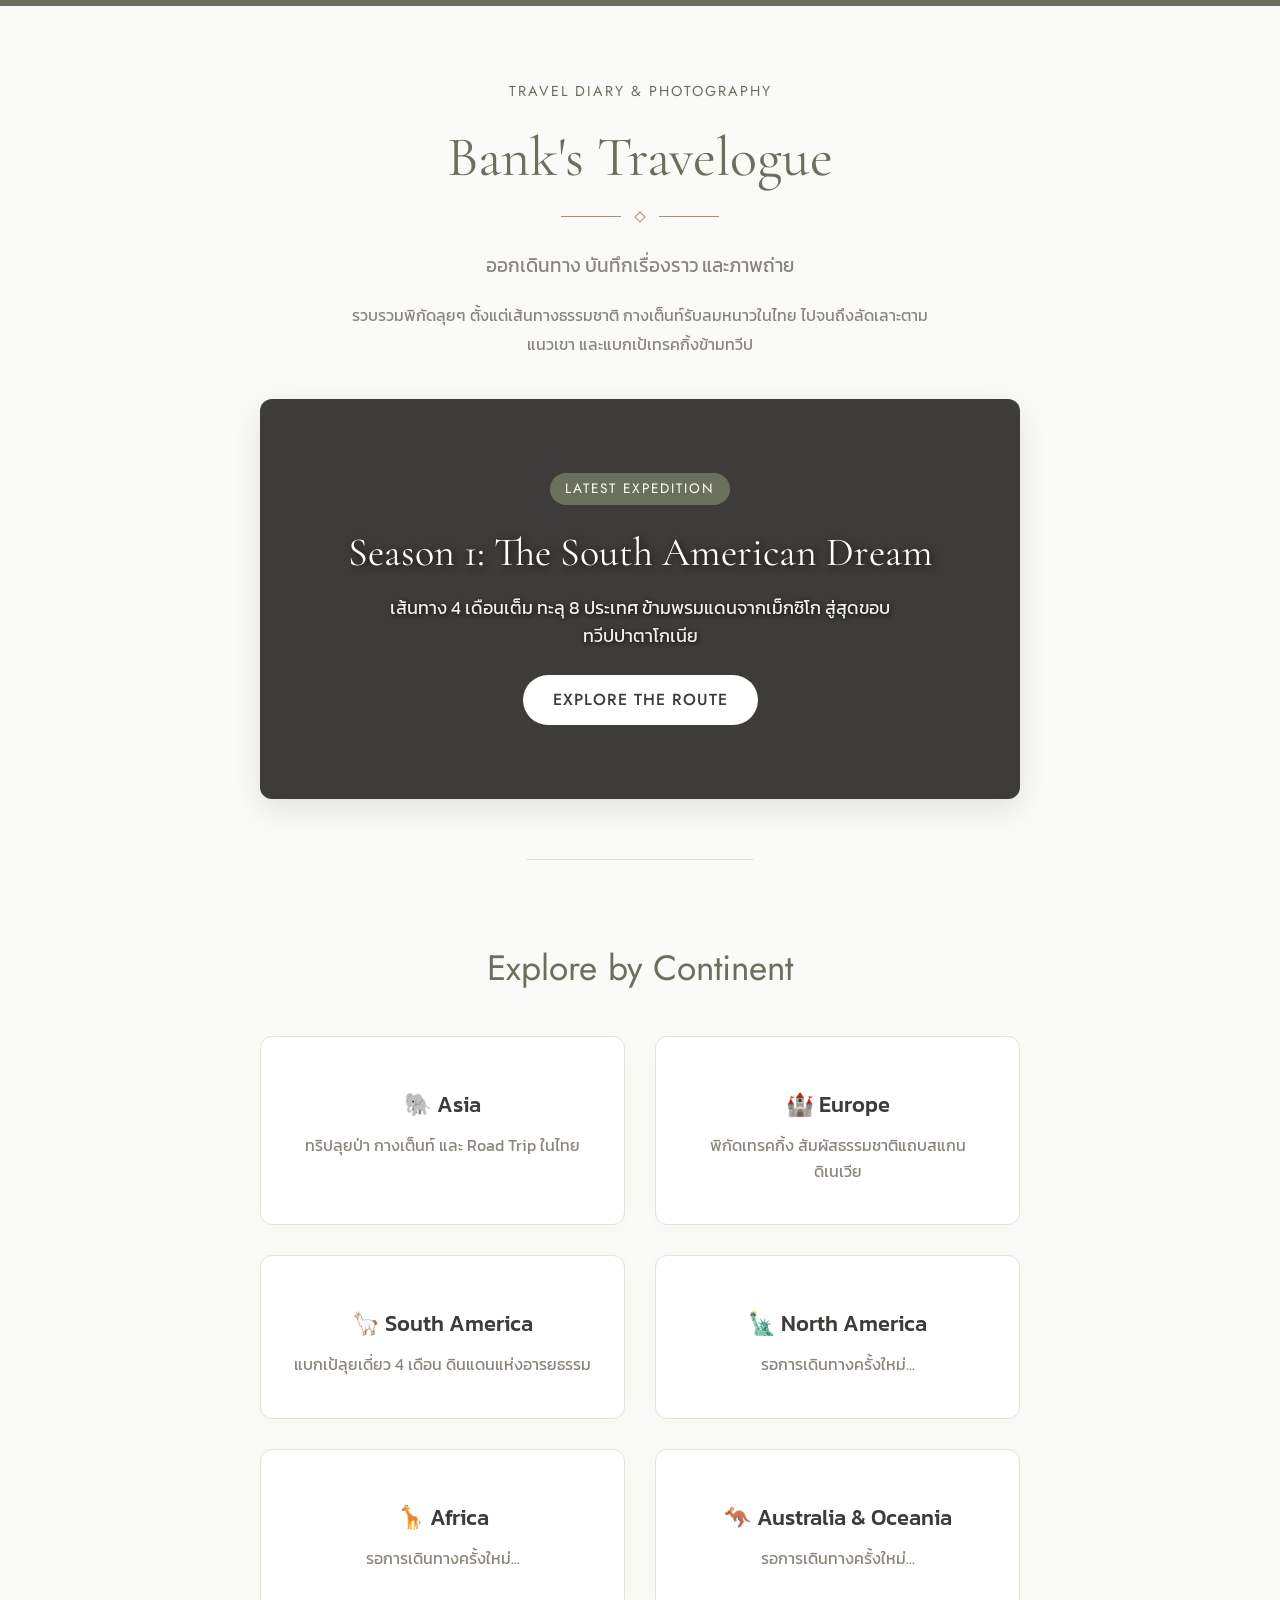
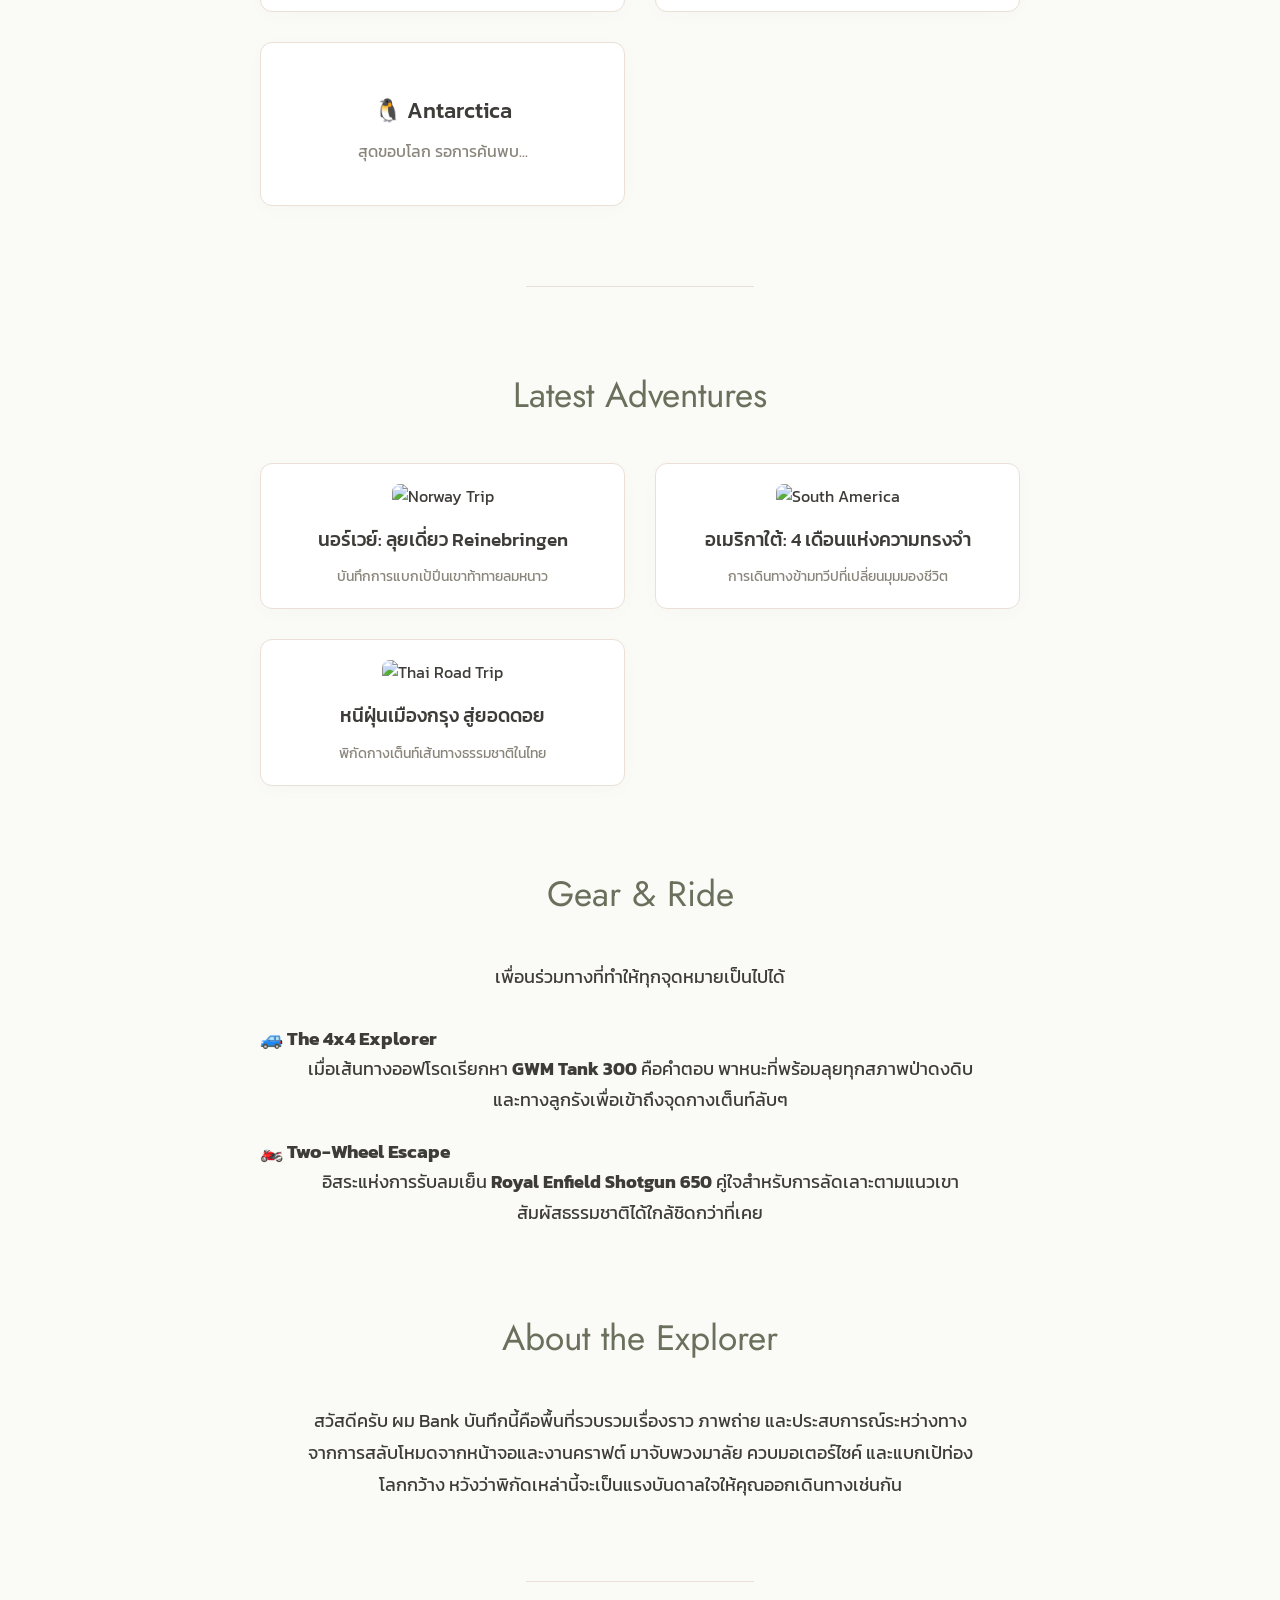
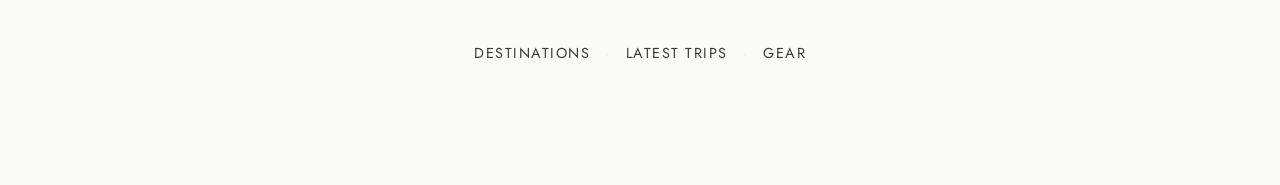
==== commit 55cf6db5: "Update index.html" ====
--- a/index.html
+++ b/index.html
@@ -29,14 +29,17 @@
     <p class="subtitle">ออกเดินทาง บันทึกเรื่องราว และภาพถ่าย</p>
     <p class="description">รวบรวมพิกัดลุยๆ ตั้งแต่เส้นทางธรรมชาติ กางเต็นท์รับลมหนาวในไทย ไปจนถึงลัดเลาะตามแนวเขา และแบกเป้เทรคกิ้งข้ามทวีป</p>
     
-    <div class="hero-banner" style="position: relative; margin: 40px 0; border-radius: 12px; overflow: hidden; box-shadow: 0 10px 30px rgba(0,0,0,0.1);">
-      <img src="https://images.unsplash.com/photo-1526392060635-9d60198d3fe3" alt="Andes Mountains, South America" style="width: 100%; height: 400px; object-fit: cover; filter: brightness(0.7);">
-      <div class="hero-content" style="position: absolute; top: 50%; left: 50%; transform: translate(-50%, -50%); text-align: center; width: 90%;">
+ <div class="hero-banner" style="position: relative; margin: 40px 0; border-radius: 12px; overflow: hidden; box-shadow: 0 10px 30px rgba(0,0,0,0.1); background-color: #3E3C38; min-height: 400px; display: flex; align-items: center; justify-content: center;">
+      
+      <img src="https://images.unsplash.com/photo-1526392060635-9d60198d3fe3?auto=format&fit=crop&w=1200&q=80" alt="Andes Mountains, South America" style="position: absolute; top: 0; left: 0; width: 100%; height: 100%; object-fit: cover; filter: brightness(0.6); z-index: 1;" onerror="this.style.display='none'">
+      
+      <div class="hero-content" style="position: relative; z-index: 2; text-align: center; width: 90%; padding: 20px;">
         <span style="background-color: var(--accent-primary); color: #fff; padding: 5px 15px; border-radius: 20px; font-size: 0.85rem; font-family: 'Jost', sans-serif; text-transform: uppercase; letter-spacing: 2px; margin-bottom: 15px; display: inline-block;">Latest Expedition</span>
-        <h2 style="color: #fff; font-size: 2.5rem; margin-bottom: 10px; font-family: 'Cormorant Garamond', serif; text-shadow: 2px 2px 8px rgba(0,0,0,0.5);">Season 1: The South American Dream</h2>
-        <p style="color: #f0f0f0; font-size: 1.1rem; max-width: 500px; margin: 0 auto 25px auto; text-shadow: 1px 1px 5px rgba(0,0,0,0.5);">เส้นทาง 4 เดือนเต็ม ทะลุ 8 ประเทศ ข้ามพรมแดนจากเม็กซิโก สู่สุดขอบทวีปปาตาโกเนีย</p>
+        <h2 style="color: #fff; font-size: 2.5rem; margin-bottom: 10px; font-family: 'Cormorant Garamond', serif; text-shadow: 2px 2px 8px rgba(0,0,0,0.8);">Season 1: The South American Dream</h2>
+        <p style="color: #f0f0f0; font-size: 1.1rem; max-width: 500px; margin: 0 auto 25px auto; text-shadow: 1px 1px 5px rgba(0,0,0,0.8);">เส้นทาง 4 เดือนเต็ม ทะลุ 8 ประเทศ ข้ามพรมแดนจากเม็กซิโก สู่สุดขอบทวีปปาตาโกเนีย</p>
         <a href="season1-south-america.html" style="background-color: var(--surface-color); color: var(--text-main); padding: 12px 30px; border-radius: 30px; font-family: 'Jost', sans-serif; font-weight: 500; text-transform: uppercase; letter-spacing: 1px; display: inline-block; transition: all 0.3s ease;">Explore the Route</a>
       </div>
+      
     </div>
 
     <div class="divider"></div>
